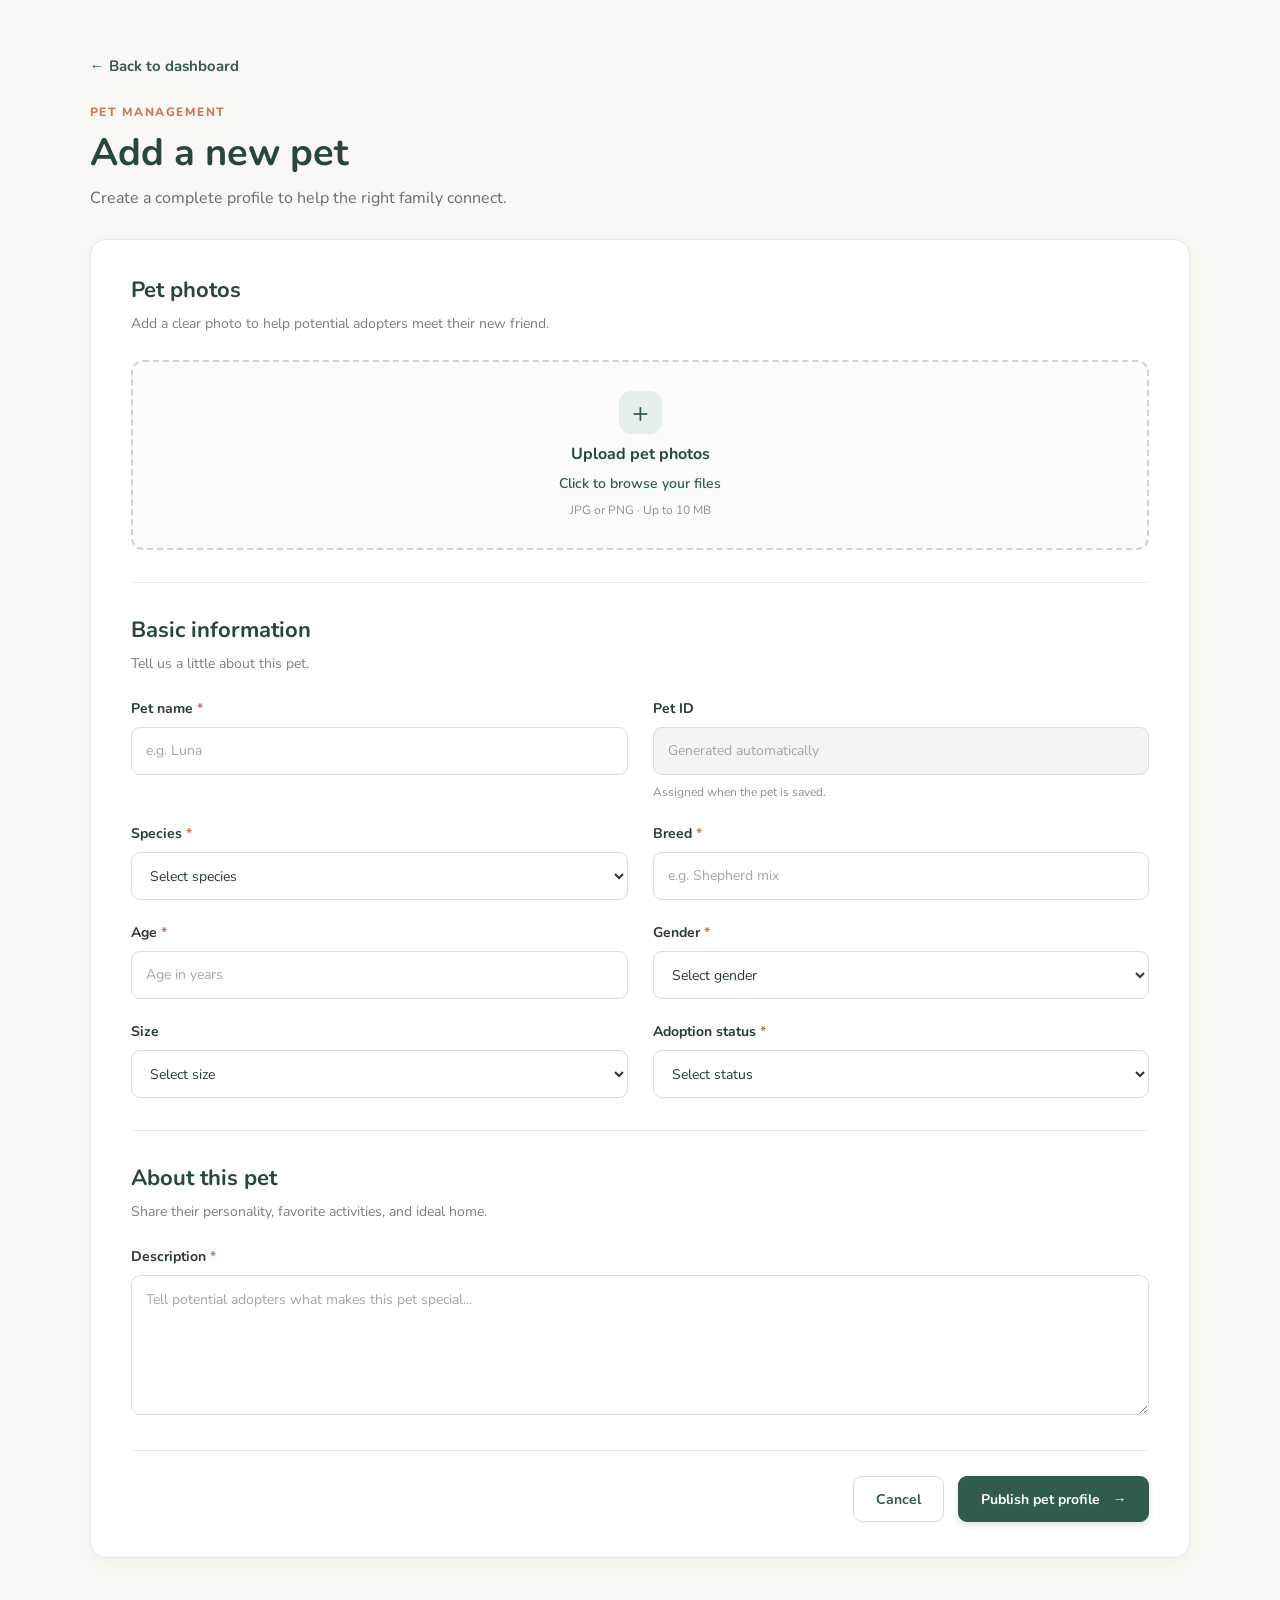
==== add-pet.html @ 0148e83a "partially finished files" ====
<!DOCTYPE html>
<html lang="en">
<head>
    <meta charset="UTF-8">
    <meta name="viewport" content="width=device-width, initial-scale=1.0">
    <title>Add Pet | PawHaven</title>
    <link rel="stylesheet" href="css/admin-pets.css">
</head>
<body class="add-pet-page">

    <main class="add-pet-main">

        <a href="admin-dashboard.html" class="back-link">
            &larr; Back to dashboard
        </a>

        <div class="add-pet-heading">
            <div>
                <p class="page-eyebrow">PET MANAGEMENT</p>
                <h1>Add a new pet</h1>
                <p class="page-description">
                    Create a complete profile to help the right family connect.
                </p>
            </div>
        </div>

        <form class="add-pet-form" action="#" method="post"
              enctype="multipart/form-data">

            <!-- Photo upload -->
            <section class="form-section">
                <h2>Pet photos</h2>
                <p class="section-description">
                    Add a clear photo to help potential adopters meet their new friend.
                </p>

                <label for="pet-photos" class="photo-upload">
                    <span class="upload-icon">+</span>
                    <span class="upload-title">Upload pet photos</span>
                    <span class="upload-description">
                        Click to browse your files
                    </span>
                    <span class="upload-hint">JPG or PNG · Up to 10 MB</span>
                </label>

                <input type="file" id="pet-photos" name="petPhotos" accept=".jpg,.jpeg,.png,image/jpeg,image/png"
                    class="file-input" multiple>
            </section>

            <hr class="form-divider">

            <section class="form-section">
                <h2>Basic information</h2>
                <p class="section-description">
                    Tell us a little about this pet.
                </p>

                <div class="pet-form-grid">

                    <label class="pet-field">
                        <span>Pet name <b>*</b></span>
                        <input
                            type="text"
                            name="petName"
                            placeholder="e.g. Luna"
                            required
                        >
                    </label>

                    <label class="pet-field">
                        <span>Pet ID</span>
                        <input
                            type="text"
                            name="petId"
                            placeholder="Generated automatically"
                            readonly
                        >
                        <small>Assigned when the pet is saved.</small>
                    </label>

                    <label class="pet-field">
                        <span>Species <b>*</b></span>
                        <select name="species" required>
                            <option value="" disabled selected>
                                Select species
                            </option>
                            <option value="dog">Dog</option>
                            <option value="cat">Cat</option>
                            <option value="rabbit">Rabbit</option>
                            <option value="bird">Bird</option>
                            <option value="other">Other</option>
                        </select>
                    </label>

                    <label class="pet-field">
                        <span>Breed <b>*</b></span>
                        <input
                            type="text"
                            name="breed"
                            placeholder="e.g. Shepherd mix"
                            required
                        >
                    </label>

                    <label class="pet-field">
                        <span>Age <b>*</b></span>
                        <input
                            type="number"
                            name="age"
                            min="0"
                            max="100"
                            placeholder="Age in years"
                            required
                        >
                    </label>

                    <label class="pet-field">
                        <span>Gender <b>*</b></span>
                        <select name="gender" required>
                            <option value="" disabled selected>
                                Select gender
                            </option>
                            <option value="male">Male</option>
                            <option value="female">Female</option>
                            <option value="unknown">Unknown</option>
                        </select>
                    </label>

                    <label class="pet-field">
                        <span>Size</span>
                        <select name="size">
                            <option value="" disabled selected>
                                Select size
                            </option>
                            <option value="small">Small</option>
                            <option value="medium">Medium</option>
                            <option value="large">Large</option>
                        </select>
                    </label>

                    <label class="pet-field">
                        <span>Adoption status <b>*</b></span>
                        <select name="status" required>
                            <option value="" disabled selected>
                                Select status
                            </option>
                            <option value="available">Available</option>
                            <option value="pending">Pending</option>
                            <option value="adopted">Adopted</option>
                        </select>
                    </label>

                </div>
            </section>

            <hr class="form-divider">

            <!-- Pet description -->
            <section class="form-section">
                <h2>About this pet</h2>
                <p class="section-description">
                    Share their personality, favorite activities, and ideal home.
                </p>

                <label class="pet-field">
                    <span>Description <b>*</b></span>
                    <textarea
                        name="description"
                        rows="5"
                        placeholder="Tell potential adopters what makes this pet special..."
                        required
                    ></textarea>
                </label>
            </section>

            <!-- Form actions -->
            <div class="pet-form-actions">
                <a href="admin-dashboard.html" class="cancel-pet-btn">
                    Cancel
                </a>

                <button type="submit" class="publish-pet-btn">
                    Publish pet profile
                    <span aria-hidden="true">&rarr;</span>
                </button>
            </div>

        </form>
    </main>

</body>
</html>
---- css/admin-pets.css ----
@import url('https://fonts.googleapis.com/css2?family=Nunito:wght@400;500;600;700;800&display=swap');

* {
    font-family: 'Nunito', sans-serif;
}
body{
    background-color: #FAF8F2;
    font-size:16px;
    margin: 80px;
}
h1{
    color: #26473a;
    font-size: 40px;
    margin-bottom: 7px;
    font-weight: normal;
    /* margin-left: 40px; */
    font-weight: 600;
}
p{
    color: #636b73;
    font-size: 18px;
    margin-bottom: 20px;
    font-weight: 400;
}

hr{
    border: 0.5px solid #e3e1e1;
    margin: 20px 0;
}

.dashboard-content{
    display: flex;
    justify-content: space-between;
    align-items: center;
    /* margin: 0px 40px; */
}

.add-pet-btn {
    background-color: #315C4B;
    display: flex;
    align-items: center;
    justify-content: center;
    gap: 7px;
    padding: 10px;
    border: none;
    border-radius: 10px;
    width: 120px;
    box-sizing: border-box;
    box-shadow: 0 4px 4px rgba(0, 0, 0, 0.25);
    cursor: pointer;
}

.add-pet-btn:hover {
    background-color: #26473a;
}

#add-pet-icon {
    width: 15px;
    height: 15px;
}

.add-pet-link {
    text-decoration: none;
    color: #ffffff;
    font-size: 16px;
    font-weight: 600;
}

.stat-card{
    background-color: #ffffff;
    border-radius: 10px;
    padding: 20px;
    width: 220px;
    height: 150px;
    box-shadow: 0 4px 4px rgba(0, 0, 0, 0.1);
}

.stat-card h2{
    font-size: 24px;
}

.stats-cards{
    display: flex;
    justify-content: space-between;
    margin-top: 20px;
}

#heart-icon, #paw-icon, #heart-icon-green, #plus-icon , #arrow-icon {
    width: 22px;
    height: 22px;
    padding: 10px;
    border-radius: 10px;
}

#check-icon {
    width: 18px;
    height: 18px;
    padding: 10px;
    border-radius: 10px;
}

#check-icon, #paw-icon, #heart-icon-green, #plus-icon {
    background-color: rgba(63, 129, 104, 0.15);
}

#heart-icon {
    background-color: rgba(216, 140, 112, 0.15);
}

.applications-container {
    display: flex;
    justify-content: space-between;
    align-items: stretch;
    gap: 25px;
    margin-top: 30px;
    background-color: transparent;
    padding: 0;
}

.left-app {
    flex: 2;
    min-width: 0;
    background-color: #FFFFFF;
    border-radius: 10px;
    padding: 25px;
    box-shadow: 0 4px 4px rgba(0, 0, 0, 0.08);
}

.right-actions {
    flex: 1;
    min-width: 0;
    background-color: #FFFFFF;
    border-radius: 10px;
    padding: 25px;
    box-shadow: 0 4px 4px rgba(0, 0, 0, 0.08);
}

.applications {
    display: flex;
    justify-content: space-between;
    align-items: center;
    gap: 15px;
}

.applications h3,
.right-actions h3 {
    margin-top: 0;
    color:#3c4043;
    font-weight: 400;
    font-size: 20px;
}

.applications a {
    color: #315C4B;
    font-weight: 700;
    text-decoration: none;
    white-space: nowrap;
}

.action-item {
    display: flex;
    align-items: center;
    gap: 10px;
    margin-bottom: 15px;
    padding: 15px 0 0 0;
    border-top: 1px solid #DDE3DD;

}

.action-item a {
    flex: 1;
    margin: 0;
    color: #000000;
    font-size: 16px;
    font-weight: 700;
    text-decoration: none;
}

.applications-list {
    margin-top: 20px;
}

/* Individual application row */
.application-item {
    display: flex;
    align-items: center;
    gap: 18px;
    padding: 20px 0;
    border-top: 1px solid #DDE3DD;
}

.applicant-avatar {
    width: 62px;
    height: 62px;
    min-width: 62px;
    border-radius: 50%;
    background-color: #E9F0E5;
    color: #173D32;
    display: flex;
    align-items: center;
    justify-content: center;
    font-size: 24px;
    font-weight: 700;
}

.application-info {
    flex: 1;
    min-width: 0;
}

.application-info h5 {
    margin: 0 0 5px;
    color: #172D27;
    font-size: 18px;
    font-weight: 700;
}

.application-info p {
    margin: 0;
    color: #78838A;
    font-size: 14px;
    font-weight: 400;
}

.application-status {
    padding: 10px 16px;
    border-radius: 30px;
    font-size: 14px;
    font-weight: 700;
    white-space: nowrap;
}

.application-status.pending {
    background-color: #FFF0D7;
    color: #9B610D;
}

.application-status.approved {
    background-color: #E6F0EA;
    color: #347B62;

}


/* ============================
   ADD PET PAGE
============================ */

.add-pet-page {
    margin: 0;
    padding: 55px 7%;
    background-color: #FAF8F2;
    min-height: 100vh;
    box-sizing: border-box;
}

.add-pet-page *,
.add-pet-page *::before,
.add-pet-page *::after {
    box-sizing: border-box;
}

.add-pet-main {
    width: 100%;
    max-width: 1200px;
    margin: 0 auto;
}

.add-pet-page .back-link {
    display: inline-block;
    color: #315C4B;
    text-decoration: none;
    font-size: 15px;
    font-weight: 700;
    margin-bottom: 28px;
    transition: color 0.2s ease;
}

.add-pet-page .back-link:hover {
    color: #26473A;
}

.add-pet-heading {
    display: flex;
    justify-content: space-between;
    align-items: center;
    margin-bottom: 28px;
}

.add-pet-page .page-eyebrow {
    color: #C8785C;
    font-size: 12px;
    font-weight: 800;
    letter-spacing: 1.5px;
    margin: 0 0 10px;
}

.add-pet-page h1 {
    color: #26473A;
    font-size: 38px;
    font-weight: 700;
    line-height: 1.2;
    margin: 0 0 10px;
}

.add-pet-page .page-description {
    color: #636B73;
    font-size: 16px;
    line-height: 1.6;
    margin: 0;
}

/* Main white form card */

.add-pet-form {
    background-color: #FFFFFF;
    border: 1px solid #E9E8E0;
    border-radius: 16px;
    padding: 35px 40px;
    box-shadow: 0 5px 20px rgba(38, 71, 58, 0.05);
}

.add-pet-page .form-section {
    margin: 0;
}

.add-pet-page .form-section h2 {
    color: #26473A;
    font-size: 22px;
    font-weight: 700;
    margin: 0 0 8px;
}

.add-pet-page .section-description {
    color: #788078;
    font-size: 14px;
    line-height: 1.6;
    margin: 0 0 24px;
}

.add-pet-page .form-divider {
    border: 0;
    border-top: 1px solid #E7E9E3;
    margin: 32px 0;
}

/* Photo upload area */

.add-pet-page .photo-upload {
    min-height: 190px;
    border: 2px dashed #C9D7CD;
    border-radius: 12px;
    background-color: #FBFCF9;
    display: flex;
    flex-direction: column;
    justify-content: center;
    align-items: center;
    gap: 9px;
    padding: 25px;
    text-align: center;
    cursor: pointer;
    transition: background-color 0.2s ease,
                border-color 0.2s ease;
}

.add-pet-page .photo-upload:hover {
    background-color: #F1F6F0;
    border-color: #315C4B;
}

.add-pet-page .upload-icon {
    width: 43px;
    height: 43px;
    display: flex;
    justify-content: center;
    align-items: center;
    border-radius: 12px;
    background-color: #E7F0E8;
    color: #315C4B;
    font-size: 28px;
    font-weight: 400;
}

.add-pet-page .upload-title {
    color: #26473A;
    font-size: 16px;
    font-weight: 700;
}

.add-pet-page .upload-description {
    color: #315C4B;
    font-size: 14px;
    font-weight: 600;
}

.add-pet-page .upload-hint {
    color: #89918B;
    font-size: 12px;
}

.add-pet-page .file-input {
    position: absolute;
    width: 1px;
    height: 1px;
    padding: 0;
    margin: -1px;
    overflow: hidden;
    clip-path: inset(50%);
    white-space: nowrap;
    border: 0;
}

.add-pet-page .file-input:focus-visible + .photo-upload {
    outline: 3px solid rgba(49, 92, 75, 0.35);
}

/* Input fields */

.add-pet-page .pet-form-grid {
    display: grid;
    grid-template-columns: repeat(2, minmax(0, 1fr));
    gap: 23px 25px;
}

.add-pet-page .pet-field {
    min-width: 0;
    display: flex;
    flex-direction: column;
    gap: 9px;
    color: #263B32;
    font-size: 14px;
    font-weight: 700;
}

.add-pet-page .pet-field > span b {
    color: #C8785C;
}

.add-pet-page .pet-field input,
.add-pet-page .pet-field select,
.add-pet-page .pet-field textarea {
    width: 100%;
    min-width: 0;
    border: 1px solid #D9DED8;
    border-radius: 9px;
    padding: 13px 14px;
    background-color: #FFFFFF;
    color: #263B32;
    font-family: inherit;
    font-size: 14px;
    font-weight: 400;
    outline: none;
    transition: border-color 0.2s ease,
                box-shadow 0.2s ease;
}

.add-pet-page .pet-field input,
.add-pet-page .pet-field select {
    height: 48px;
}

.add-pet-page .pet-field textarea {
    min-height: 135px;
    resize: vertical;
    line-height: 1.6;
}

.add-pet-page .pet-field input::placeholder,
.add-pet-page .pet-field textarea::placeholder {
    color: #A0A7A1;
}

.add-pet-page .pet-field input:focus,
.add-pet-page .pet-field select:focus,
.add-pet-page .pet-field textarea:focus {
    border-color: #315C4B;
    box-shadow: 0 0 0 3px rgba(49, 92, 75, 0.12);
}

.add-pet-page .pet-field input[readonly] {
    background-color: #F4F5F1;
    color: #89918B;
    cursor: default;
}

.add-pet-page .pet-field small {
    color: #89918B;
    font-size: 12px;
    font-weight: 400;
    line-height: 1.4;
}

/* Bottom buttons */

.add-pet-page .pet-form-actions {
    display: flex;
    justify-content: flex-end;
    align-items: center;
    gap: 14px;
    margin-top: 35px;
    padding-top: 25px;
    border-top: 1px solid #E7E9E3;
}

.add-pet-page .cancel-pet-btn,
.add-pet-page .publish-pet-btn {
    min-height: 46px;
    display: inline-flex;
    justify-content: center;
    align-items: center;
    gap: 12px;
    padding: 12px 22px;
    border-radius: 9px;
    font-family: inherit;
    font-size: 14px;
    font-weight: 700;
    text-decoration: none;
    cursor: pointer;
    transition: background-color 0.2s ease,
                box-shadow 0.2s ease;
}

.add-pet-page .cancel-pet-btn {
    border: 1px solid #D6DDD6;
    background-color: #FFFFFF;
    color: #315C4B;
}

.add-pet-page .cancel-pet-btn:hover {
    background-color: #F3F6F1;
}

.add-pet-page .publish-pet-btn {
    border: 1px solid #315C4B;
    background-color: #315C4B;
    color: #FFFFFF;
    box-shadow: 0 3px 7px rgba(0, 0, 0, 0.12);
}

.add-pet-page .publish-pet-btn:hover {
    background-color: #26473A;
    box-shadow: 0 5px 12px rgba(0, 0, 0, 0.15);
}
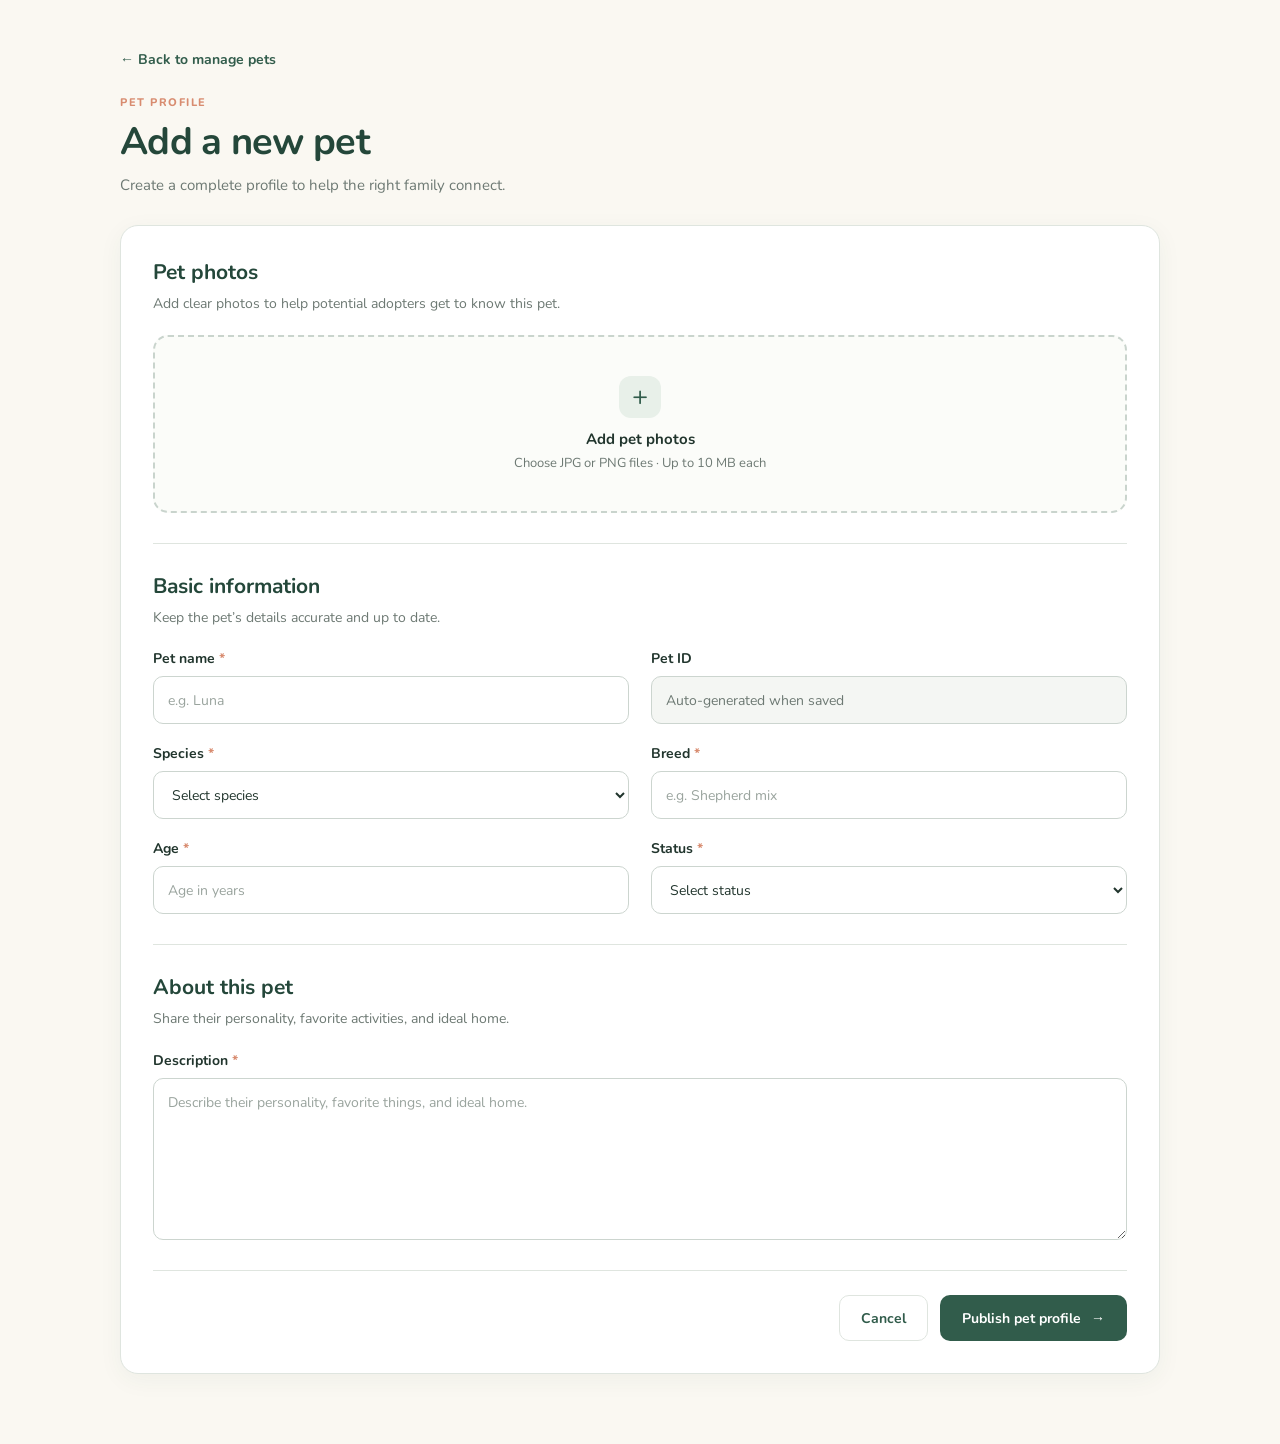
==== commit a72c549d: "finished add and edit pets" ====
--- a/add-pet.html
+++ b/add-pet.html
@@ -3,190 +3,120 @@
 <head>
     <meta charset="UTF-8">
     <meta name="viewport" content="width=device-width, initial-scale=1.0">
-    <title>Add Pet | PawHaven</title>
-    <link rel="stylesheet" href="css/admin-pets.css">
+    <title>Add a new pet | PawHaven</title>
+
+    <link rel="stylesheet" href="css/common.css">
+    <link rel="stylesheet" href="css/pet-form.css">
 </head>
-<body class="add-pet-page">
 
-    <main class="add-pet-main">
+<body>
+    <main class="pet-form-page">
+        <div class="pet-form-main">
 
-        <a href="admin-dashboard.html" class="back-link">
-            &larr; Back to dashboard
-        </a>
+            <a class="pet-form-back" href="admin-dashboard.html">
+                ← Back to manage pets
+            </a>
 
-        <div class="add-pet-heading">
-            <div>
-                <p class="page-eyebrow">PET MANAGEMENT</p>
+            <header class="pet-form-title">
+                <span class="pet-form-eyebrow">Pet profile</span>
                 <h1>Add a new pet</h1>
-                <p class="page-description">
-                    Create a complete profile to help the right family connect.
-                </p>
-            </div>
-        </div>
+                <p>Create a complete profile to help the right family connect.</p>
+            </header>
 
-        <form class="add-pet-form" action="#" method="post"
-              enctype="multipart/form-data">
+            <form class="pet-form-card" action="#" method="post"
+                  enctype="multipart/form-data">
 
-            <!-- Photo upload -->
-            <section class="form-section">
-                <h2>Pet photos</h2>
-                <p class="section-description">
-                    Add a clear photo to help potential adopters meet their new friend.
-                </p>
+                <section class="pet-form-section">
+                    <h2>Pet photos</h2>
+                    <p>Add clear photos to help potential adopters get to know this pet.</p>
 
-                <label for="pet-photos" class="photo-upload">
-                    <span class="upload-icon">+</span>
-                    <span class="upload-title">Upload pet photos</span>
-                    <span class="upload-description">
-                        Click to browse your files
-                    </span>
-                    <span class="upload-hint">JPG or PNG · Up to 10 MB</span>
-                </label>
+                    <input class="pet-file-input" type="file"
+                           id="pet-photos" name="petPhotos"
+                           accept="image/png,image/jpeg" multiple>
 
-                <input type="file" id="pet-photos" name="petPhotos" accept=".jpg,.jpeg,.png,image/jpeg,image/png"
-                    class="file-input" multiple>
-            </section>
+                    <label class="pet-photo-upload" for="pet-photos">
+                        <span class="pet-upload-symbol">+</span>
+                        <strong>Add pet photos</strong>
+                        <span>Choose JPG or PNG files · Up to 10 MB each</span>
+                    </label>
+                </section>
 
-            <hr class="form-divider">
+                <section class="pet-form-section">
+                    <h2>Basic information</h2>
+                    <p>Keep the pet’s details accurate and up to date.</p>
 
-            <section class="form-section">
-                <h2>Basic information</h2>
-                <p class="section-description">
-                    Tell us a little about this pet.
-                </p>
+                    <div class="pet-form-grid">
 
-                <div class="pet-form-grid">
+                        <label class="pet-field">
+                            <span>Pet name <b>*</b></span>
+                            <input type="text" name="petName"
+                                   placeholder="e.g. Luna" required>
+                        </label>
+
+                        <label class="pet-field">
+                            <span>Pet ID</span>
+                            <input type="text" name="petId"
+                                   value="Auto-generated when saved" readonly>
+                        </label>
+
+                        <label class="pet-field">
+                            <span>Species <b>*</b></span>
+                            <select name="species" required>
+                                <option value="" disabled selected>Select species</option>
+                                <option value="dog">Dog</option>
+                                <option value="cat">Cat</option>
+                                <option value="rabbit">Rabbit</option>
+                                <option value="other">Other</option>
+                            </select>
+                        </label>
+
+                        <label class="pet-field">
+                            <span>Breed <b>*</b></span>
+                            <input type="text" name="breed"
+                                   placeholder="e.g. Shepherd mix" required>
+                        </label>
+
+                        <label class="pet-field">
+                            <span>Age <b>*</b></span>
+                            <input type="number" name="age" min="0" max="100"
+                                   placeholder="Age in years" required>
+                        </label>
+
+                        <label class="pet-field">
+                            <span>Status <b>*</b></span>
+                            <select name="status" required>
+                                <option value="" disabled selected>Select status</option>
+                                <option value="available">Available</option>
+                                <option value="pending">Pending</option>
+                                <option value="adopted">Adopted</option>
+                            </select>
+                        </label>
+
+                    </div>
+                </section>
+
+                <section class="pet-form-section">
+                    <h2>About this pet</h2>
+                    <p>Share their personality, favorite activities, and ideal home.</p>
 
                     <label class="pet-field">
-                        <span>Pet name <b>*</b></span>
-                        <input
-                            type="text"
-                            name="petName"
-                            placeholder="e.g. Luna"
-                            required
-                        >
+                        <span>Description <b>*</b></span>
+                        <textarea name="description" rows="6" required
+                            placeholder="Describe their personality, favorite things, and ideal home."></textarea>
                     </label>
+                </section>
 
-                    <label class="pet-field">
-                        <span>Pet ID</span>
-                        <input
-                            type="text"
-                            name="petId"
-                            placeholder="Generated automatically"
-                            readonly
-                        >
-                        <small>Assigned when the pet is saved.</small>
-                    </label>
+                <div class="pet-form-actions">
+                    <a class="pet-form-button secondary"
+                       href="manage-pets.html">Cancel</a>
 
-                    <label class="pet-field">
-                        <span>Species <b>*</b></span>
-                        <select name="species" required>
-                            <option value="" disabled selected>
-                                Select species
-                            </option>
-                            <option value="dog">Dog</option>
-                            <option value="cat">Cat</option>
-                            <option value="rabbit">Rabbit</option>
-                            <option value="bird">Bird</option>
-                            <option value="other">Other</option>
-                        </select>
-                    </label>
+                    <button class="pet-form-button primary" type="submit">
+                        Publish pet profile <span aria-hidden="true">→</span>
+                    </button>
+                </div>
 
-                    <label class="pet-field">
-                        <span>Breed <b>*</b></span>
-                        <input
-                            type="text"
-                            name="breed"
-                            placeholder="e.g. Shepherd mix"
-                            required
-                        >
-                    </label>
-
-                    <label class="pet-field">
-                        <span>Age <b>*</b></span>
-                        <input
-                            type="number"
-                            name="age"
-                            min="0"
-                            max="100"
-                            placeholder="Age in years"
-                            required
-                        >
-                    </label>
-
-                    <label class="pet-field">
-                        <span>Gender <b>*</b></span>
-                        <select name="gender" required>
-                            <option value="" disabled selected>
-                                Select gender
-                            </option>
-                            <option value="male">Male</option>
-                            <option value="female">Female</option>
-                            <option value="unknown">Unknown</option>
-                        </select>
-                    </label>
-
-                    <label class="pet-field">
-                        <span>Size</span>
-                        <select name="size">
-                            <option value="" disabled selected>
-                                Select size
-                            </option>
-                            <option value="small">Small</option>
-                            <option value="medium">Medium</option>
-                            <option value="large">Large</option>
-                        </select>
-                    </label>
-
-                    <label class="pet-field">
-                        <span>Adoption status <b>*</b></span>
-                        <select name="status" required>
-                            <option value="" disabled selected>
-                                Select status
-                            </option>
-                            <option value="available">Available</option>
-                            <option value="pending">Pending</option>
-                            <option value="adopted">Adopted</option>
-                        </select>
-                    </label>
-
-                </div>
-            </section>
-
-            <hr class="form-divider">
-
-            <!-- Pet description -->
-            <section class="form-section">
-                <h2>About this pet</h2>
-                <p class="section-description">
-                    Share their personality, favorite activities, and ideal home.
-                </p>
-
-                <label class="pet-field">
-                    <span>Description <b>*</b></span>
-                    <textarea
-                        name="description"
-                        rows="5"
-                        placeholder="Tell potential adopters what makes this pet special..."
-                        required
-                    ></textarea>
-                </label>
-            </section>
-
-            <!-- Form actions -->
-            <div class="pet-form-actions">
-                <a href="admin-dashboard.html" class="cancel-pet-btn">
-                    Cancel
-                </a>
-
-                <button type="submit" class="publish-pet-btn">
-                    Publish pet profile
-                    <span aria-hidden="true">&rarr;</span>
-                </button>
-            </div>
-
-        </form>
+            </form>
+        </div>
     </main>
-
 </body>
-</html>
+</html>
--- a/css/common.css
+++ b/css/common.css
@@ -0,0 +1,69 @@
+/* 1. Google Fonts import */
+@import url('https://fonts.googleapis.com/css2?family=Nunito:wght@400;500;600;700;800&display=swap');
+
+/* 2. CSS Variables */
+:root {
+    /* Colors */
+    --color-primary: #21352D;
+    --color-secondary: #6D7973;
+    --color-forest: #315C4B;
+    --color-heading: #24473A;
+
+    --color-background: #FAF8F2;
+    --color-white: #FFFFFF;
+    --color-border: #DFE5DF;
+    --color-input-border: #CCD5CF;
+
+    --color-terracotta: #D88C70;
+    --color-error: #B95050;
+
+    /* Typography */
+    --font-primary: 'Nunito', sans-serif;
+
+    --font-regular: 400;
+    --font-medium: 500;
+    --font-semibold: 600;
+    --font-bold: 700;
+    --font-extrabold: 800;
+}
+
+/* 3. Universal Reset */
+*{
+    box-sizing: border-box;
+    margin: 0;
+    padding: 0;
+}
+
+/* 4. Body Styles */
+body {
+    font-family: var(--font-primary);
+    font-weight: var(--font-regular);
+    font-size: 16px;
+    background-color: var(--color-background);
+    color: var(--color-primary);
+}
+
+/* 5. Heading Styles */
+h1, h2, h3, h4 {
+    font-weight: var(--font-regular);
+    color: var(--color-heading);
+}
+
+/* 6. Link Styles and hover effects */
+a {
+    color: var(--color-forest);
+    text-decoration: none;
+    font-weight: var(--font-bold);
+}
+
+a:hover {
+    color: var(--color-terracotta);
+}
+
+/* 7. Button Styles */
+button {
+    font-family: inherit;
+    font-size: inherit;
+    cursor: pointer;
+    border: none;
+}
--- a/css/pet-form.css
+++ b/css/pet-form.css
@@ -0,0 +1,248 @@
+/* Shared Add Pet + Edit Pet styles.*/
+
+.pet-form-page {
+    min-height: 100vh;
+    padding: 48px 24px 70px;
+    background: var(--color-background);
+}
+
+.pet-form-main {
+    width: 100%;
+    max-width: 1040px;
+    margin: 0 auto;
+}
+
+.pet-form-back {
+    display: inline-flex;
+    align-items: center;
+    gap: 9px;
+    margin-bottom: 26px;
+    color: var(--color-forest);
+    font-size: 14px;
+    font-weight: var(--font-bold);
+}
+
+.pet-form-back:hover {
+    color: var(--color-terracotta);
+}
+
+.pet-form-title {
+    margin-bottom: 28px;
+}
+
+.pet-form-eyebrow {
+    display: block;
+    margin-bottom: 9px;
+    color: var(--color-terracotta);
+    font-size: 11px;
+    font-weight: var(--font-extrabold);
+    letter-spacing: 1.5px;
+    text-transform: uppercase;
+}
+
+.pet-form-title h1 {
+    margin-bottom: 8px;
+    color: var(--color-heading);
+    font-size: 38px;
+    line-height: 1.2;
+    font-weight: var(--font-bold);
+    letter-spacing: -0.7px;
+}
+
+.pet-form-title p {
+    color: var(--color-secondary);
+    font-size: 15px;
+    line-height: 1.6;
+}
+
+.pet-form-card {
+    padding: 32px;
+    background: var(--color-white);
+    border: 1px solid var(--color-border);
+    border-radius: 18px;
+    box-shadow: 0 6px 24px rgba(35, 70, 57, 0.05);
+}
+
+.pet-form-section + .pet-form-section {
+    margin-top: 30px;
+    padding-top: 28px;
+    border-top: 1px solid var(--color-border);
+}
+
+.pet-form-section h2 {
+    margin-bottom: 7px;
+    color: var(--color-heading);
+    font-size: 21px;
+    font-weight: var(--font-bold);
+}
+
+.pet-form-section > p {
+    margin-bottom: 20px;
+    color: var(--color-secondary);
+    font-size: 14px;
+    line-height: 1.6;
+}
+
+.pet-photo-upload {
+    display: flex;
+    flex-direction: column;
+    align-items: center;
+    justify-content: center;
+    min-height: 178px;
+    padding: 24px;
+    border: 2px dashed #C9D4CD;
+    border-radius: 15px;
+    background: #FBFCF9;
+    text-align: center;
+    cursor: pointer;
+    transition: background-color .2s ease, border-color .2s ease;
+}
+
+.pet-photo-upload:hover {
+    background: #F3F7F2;
+    border-color: var(--color-forest);
+}
+
+.pet-upload-symbol {
+    display: grid;
+    place-items: center;
+    width: 42px;
+    height: 42px;
+    margin-bottom: 11px;
+    border-radius: 12px;
+    background: #E8F0E9;
+    color: var(--color-forest);
+    font-size: 27px;
+    line-height: 1;
+}
+
+.pet-photo-upload strong {
+    margin-bottom: 5px;
+    color: var(--color-primary);
+    font-size: 15px;
+    font-weight: var(--font-bold);
+}
+
+.pet-photo-upload span:last-child {
+    color: var(--color-secondary);
+    font-size: 13px;
+}
+
+.pet-file-input {
+    position: absolute;
+    width: 1px;
+    height: 1px;
+    overflow: hidden;
+    clip: rect(0, 0, 0, 0);
+    white-space: nowrap;
+}
+
+.pet-file-input:focus-visible + .pet-photo-upload {
+    outline: 3px solid rgba(49, 92, 75, .25);
+    outline-offset: 3px;
+}
+
+.pet-form-grid {
+    display: grid;
+    grid-template-columns: repeat(2, minmax(0, 1fr));
+    gap: 20px 22px;
+}
+
+.pet-field {
+    display: flex;
+    flex-direction: column;
+    gap: 8px;
+    min-width: 0;
+    color: var(--color-primary);
+    font-size: 14px;
+    font-weight: var(--font-bold);
+}
+
+.pet-field b {
+    color: var(--color-terracotta);
+}
+
+.pet-field input,
+.pet-field select,
+.pet-field textarea {
+    width: 100%;
+    min-width: 0;
+    border: 1px solid var(--color-input-border);
+    border-radius: 10px;
+    padding: 13px 14px;
+    background: var(--color-white);
+    color: var(--color-primary);
+    font: 400 14px var(--font-primary);
+    outline: none;
+    transition: border-color .2s ease, box-shadow .2s ease;
+}
+
+.pet-field input,
+.pet-field select {
+    height: 48px;
+}
+
+.pet-field textarea {
+    min-height: 140px;
+    resize: vertical;
+    line-height: 1.6;
+}
+
+.pet-field input::placeholder,
+.pet-field textarea::placeholder {
+    color: #9AA49E;
+}
+
+.pet-field input:focus,
+.pet-field select:focus,
+.pet-field textarea:focus {
+    border-color: var(--color-forest);
+    box-shadow: 0 0 0 3px rgba(168, 195, 160, .3);
+}
+
+.pet-field input[readonly] {
+    background: #F4F6F3;
+    color: var(--color-secondary);
+}
+
+.pet-form-actions {
+    display: flex;
+    justify-content: flex-end;
+    align-items: center;
+    gap: 12px;
+    margin-top: 30px;
+    padding-top: 24px;
+    border-top: 1px solid var(--color-border);
+}
+
+.pet-form-button {
+    display: inline-flex;
+    justify-content: center;
+    align-items: center;
+    gap: 10px;
+    min-height: 46px;
+    padding: 11px 21px;
+    border: 1px solid transparent;
+    border-radius: 10px;
+    font: 700 14px var(--font-primary);
+    transition: background-color .2s ease, border-color .2s ease;
+}
+
+.pet-form-button.secondary {
+    border-color: var(--color-border);
+    background: white;
+    color: var(--color-forest);
+}
+
+.pet-form-button.secondary:hover {
+    background: #F4F7F3;
+}
+
+.pet-form-button.primary {
+    background: var(--color-forest);
+    color: white;
+}
+
+.pet-form-button.primary:hover {
+    background: var(--color-heading);
+}
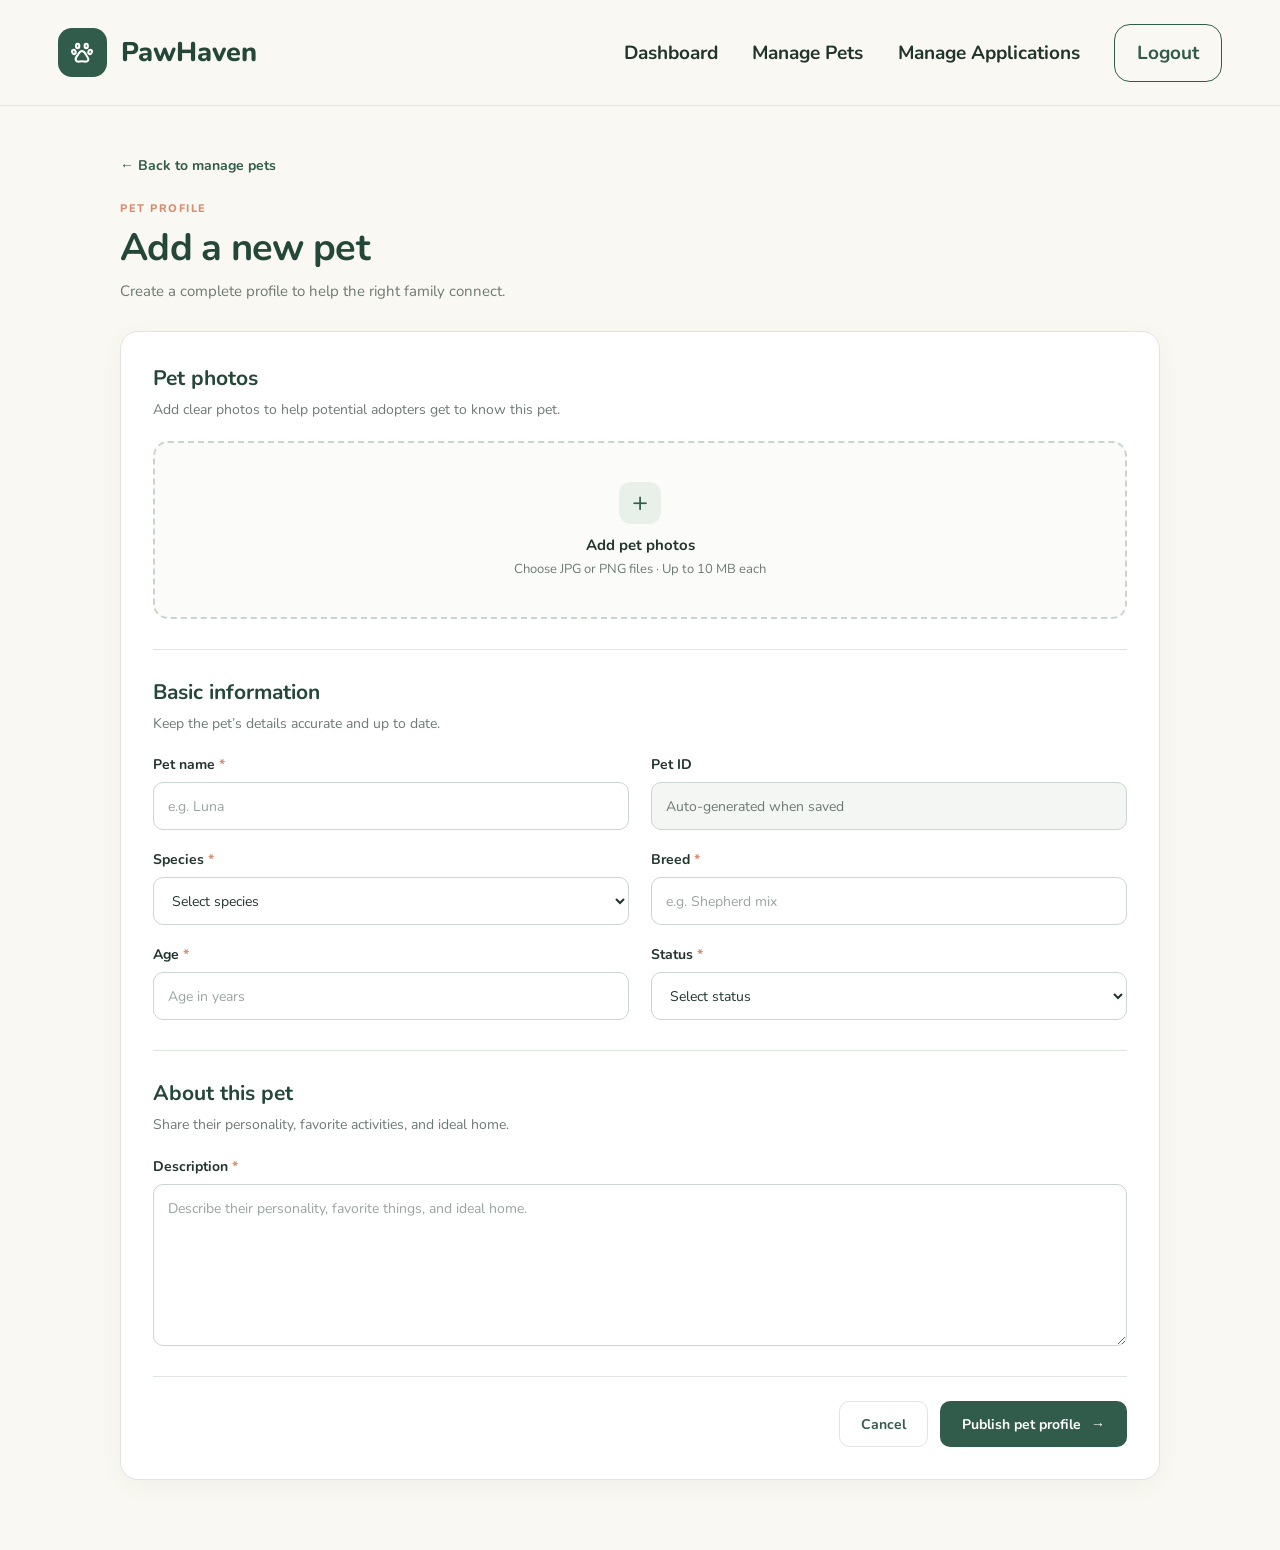
==== commit c16d627f: "finish admin pages" ====
--- a/add-pet.html
+++ b/add-pet.html
@@ -4,12 +4,30 @@
     <meta charset="UTF-8">
     <meta name="viewport" content="width=device-width, initial-scale=1.0">
     <title>Add a new pet | PawHaven</title>
+    <link rel="icon" type="image/svg+xml" href="images/icons/paw.svg">
+
 
     <link rel="stylesheet" href="css/common.css">
+    <link rel="stylesheet" href="css/guest.css">
     <link rel="stylesheet" href="css/pet-form.css">
 </head>
 
 <body>
+
+    <header class="site-header">
+        <div class="site-container site-header-inner">
+            <a class="brand" href="index.html" aria-label="PawHaven home">
+                <span class="brand-mark"><img src="images/icons/paw.svg" alt=""></span>
+                <span>PawHaven</span>
+            </a>
+            <nav class="guest-nav" aria-label="Guest navigation">
+                <a href="admin-dashboard.html">Dashboard</a>
+                <a href="admin-pets.html" aria-current="page">Manage Pets</a>
+                <a href="manage-applications.html">Manage Applications</a>
+                <a class="signup-link" href="login.html">Logout</a>
+            </nav>
+        </div>
+    </header>
     <main class="pet-form-page">
         <div class="pet-form-main">
 
--- a/css/common.css
+++ b/css/common.css
@@ -19,7 +19,6 @@
 
     /* Typography */
     --font-primary: 'Nunito', sans-serif;
-
     --font-regular: 400;
     --font-medium: 500;
     --font-semibold: 600;
@@ -28,7 +27,7 @@
 }
 
 /* 3. Universal Reset */
-*{
+* {
     box-sizing: border-box;
     margin: 0;
     padding: 0;
@@ -66,4 +65,4 @@
     font-size: inherit;
     cursor: pointer;
     border: none;
-}+}
--- a/css/guest.css
+++ b/css/guest.css
@@ -0,0 +1,423 @@
+/* ==========================================
+   index.html + pets.html + pet-details.html
+   Shared public layouts, pet cards, hero, search, details
+   ========================================== */
+
+/* 1. Shared layout and accessibility */
+:root {
+    --site-max: 1690px;
+    --content-max: 1600px;
+    --color-soft-green: #E7EEE3;
+    --color-badge-orange: #FFF0D8;
+    --shadow-card: 0 16px 42px rgba(28, 54, 44, 0.065);
+}
+
+html { scroll-behavior: smooth; }
+
+body { min-width: 320px; }
+
+img { display: block; max-width: 100%; }
+
+button, input, select { font: inherit; }
+
+:focus-visible { outline: 3px solid var(--color-terracotta); outline-offset: 4px; }
+
+.skip-link {
+    position: absolute; left: 18px; top: -80px; z-index: 100;
+    background: var(--color-forest); color: white; padding: 11px 18px;
+    border-radius: 8px;
+}
+.skip-link:focus { top: 12px; color: white; }
+
+.site-container, .content-container {
+    width: calc(100% - 10%);
+    margin: 0 auto;
+}
+.site-container { max-width: var(--site-max); }
+.content-container { max-width: var(--content-max); }
+
+.eyebrow {
+    color: var(--color-terracotta);
+    text-transform: uppercase;
+    letter-spacing: .17em;
+    font-size: 16px;
+    line-height: 1.4;
+    font-weight: 800;
+}
+
+.muted { color: var(--color-secondary); }
+
+/* 2. Guest navigation — shared across the three pages */
+.site-header {
+    width: 100%;
+    border-bottom: 1px solid #e5e8e1;
+    background: var(--color-background);
+    position: relative;
+    z-index: 20;
+}
+.site-header-inner {
+    display: flex;
+    align-items: center;
+    justify-content: space-between;
+    min-height: 105px;
+    gap: 32px;
+}
+.brand {
+    display: inline-flex;
+    align-items: center;
+    gap: 14px;
+    font-size: 27px;
+    font-weight: 800;
+    color: var(--color-heading);
+    white-space: nowrap;
+}
+.brand:hover { color: var(--color-heading); }
+.brand-mark {
+    height: 49px;
+    width: 49px;
+    background: var(--color-forest);
+    border-radius: 14px;
+    display: inline-flex;
+    align-items: center;
+    justify-content: center;
+    flex: none;
+}
+.brand-mark img { width: 26px; height: 26px; filter: brightness(0) invert(1); }
+.guest-nav { display: flex; align-items: center; gap: clamp(20px, 2.7vw, 52px); }
+.guest-nav a { color: var(--color-primary); font-size: 19px; font-weight: 700; white-space: nowrap; }
+.guest-nav a:hover, .guest-nav a[aria-current="page"]:hover { color: var(--color-terracotta); }
+.guest-nav .signup-link {
+    border: 1px solid var(--color-forest);
+    border-radius: 16px;
+    padding: 15px 22px;
+    color: var(--color-forest);
+}
+.guest-nav .signup-link:hover { background: var(--color-forest); color: white; }
+
+/* 3. Buttons and shared elements */
+.btn {
+    min-height: 58px;
+    display: inline-flex;
+    gap: 14px;
+    justify-content: center;
+    align-items: center;
+    padding: 13px 27px;
+    border-radius: 15px;
+    font-size: 19px;
+    line-height: 1.35;
+    font-weight: 800;
+    transition: background .2s ease, color .2s ease, transform .2s ease;
+}
+.btn:hover { transform: translateY(-2px); }
+.btn-primary { color: white; background: var(--color-forest); box-shadow: 0 13px 24px rgba(33, 53, 45, .12); }
+.btn-primary:hover { color: white; background: var(--color-heading); }
+.btn-outline { border: 1px solid #b5c8bd; background: transparent; color: var(--color-forest); }
+.btn-outline:hover { background: #edf3e9; color: var(--color-forest); }
+.btn-disabled { background: #e5e9e2; color: #68776e; box-shadow: none; cursor: not-allowed; }
+.btn-disabled:hover { transform: none; color: #68776e; }
+.btn-arrow { font-size: 26px; font-weight: 400; line-height: 1; }
+.text-link { display: inline-flex; align-items: center; gap: 12px; font-size: 19px; font-weight: 800; color: var(--color-forest); }
+.text-link:hover { color: var(--color-terracotta); }
+.text-link .btn-arrow { font-size: 23px; }
+
+/* 4. Homepage hero */
+.hero { overflow: hidden; padding: 86px 0 52px; }
+.hero-layout { display: grid; grid-template-columns: minmax(0, 1.07fr) minmax(0, 1fr); align-items: center; gap: clamp(40px, 6.8vw, 140px); }
+.hero-copy { padding: 23px 0 0; }
+.hero h1 {
+    font-size: clamp(58px, 5.05vw, 97px);
+    line-height: 1.01;
+    letter-spacing: -.055em;
+    margin-top: 24px;
+    max-width: 790px;
+}
+.hero-description {
+    margin-top: 38px;
+    max-width: 740px;
+    font-size: clamp(19px, 1.28vw, 25px);
+    line-height: 1.72;
+    color: var(--color-secondary);
+}
+.hero-actions { display: flex; align-items: center; gap: 15px; flex-wrap: wrap; margin-top: 41px; }
+.hero-stats {
+    display: flex;
+    align-items: center;
+    gap: 60px;
+    margin-top: 42px;
+    padding-top: 29px;
+    border-top: 1px solid var(--color-border);
+    max-width: 800px;
+}
+.hero-stat strong { display: block; color: var(--color-heading); font-size: 24px; line-height: 1.25; }
+.hero-stat span { display: block; color: var(--color-secondary); font-size: 17px; margin-top: 5px; }
+.hero-visual { position: relative; padding-top: 0; margin-top: 0; isolation: isolate; }
+.hero-visual::before {
+    content: "";
+    position: absolute;
+    top: -50px;
+    left: 19%;
+    width: 110%;
+    height: 100%;
+    background: var(--color-soft-green);
+    border-radius: 45% 0 0 0;
+    z-index: -1;
+}
+.hero-photo {
+    width: 100%;
+    height: clamp(480px, 32.5vw, 620px);
+    object-fit: cover;
+    object-position: center center;
+    border-radius: 195px 195px 30px 30px;
+    box-shadow: 0 26px 45px rgba(44, 63, 50, .09);
+}
+
+/* 5. Shared pet cards — home + browse */
+.featured-section { padding: 114px 0 100px; }
+.section-heading { display: flex; justify-content: space-between; align-items: end; gap: 26px; margin-bottom: 44px; }
+.section-heading h2 { font-size: clamp(35px, 2.6vw, 48px); letter-spacing: -.045em; margin-top: 20px; }
+.pets-grid { display: grid; grid-template-columns: repeat(3, minmax(0, 1fr)); gap: 30px; }
+.pet-card {
+    min-width: 0;
+    overflow: hidden;
+    background: var(--color-white);
+    border-radius: 25px;
+    box-shadow: var(--shadow-card);
+}
+.pet-card-visual { position: relative; height: 340px; overflow: hidden; }
+.pet-card-visual > img { width: 100%; height: 100%; object-fit: cover; transition: transform .35s ease; }
+.pet-card:hover .pet-card-visual > img { transform: scale(1.025); }
+.pet-heart { position: absolute; top: 18px; right: 18px; width: 52px; height: 52px; border-radius: 50%; background: #fff; display: grid; place-items: center; box-shadow: 0 3px 15px rgba(0,0,0,.04); }
+.pet-heart img { width: 25px; height: 25px; filter: invert(30%) sepia(19%) saturate(800%) hue-rotate(100deg); }
+.pet-card-body { padding: 30px 27px 35px; min-height: 199px; }
+.pet-card-title-row { display: flex; justify-content: space-between; align-items: center; gap: 12px; }
+.pet-card h3 { font-size: 30px; line-height: 1.2; }
+.pet-card-meta { margin-top: 13px; color: var(--color-secondary); font-size: 19px; line-height: 1.5; }
+.pet-card-id { margin-top: 7px; color: var(--color-secondary); font-size: 14px; }
+.pet-card .text-link { margin-top: 23px; }
+.pet-badge {
+    display: inline-flex;
+    justify-content: center;
+    align-items: center;
+    padding: 7px 13px;
+    border-radius: 30px;
+    background: var(--color-soft-green);
+    color: var(--color-forest);
+    font-size: 14px;
+    font-weight: 800;
+    white-space: nowrap;
+}
+.pet-badge--adopted { background: var(--color-badge-orange); color: #A46A14; }
+.pet-badge--white { background: white; color: var(--color-forest); }
+.profile-photo .pet-badge--adopted { background: var(--color-badge-orange); color: #A46A14; }
+
+/* 6. Adoption journey panel */
+.journey-section { padding: 36px 0 85px; }
+.journey-panel {
+    max-width: 1810px;
+    width: calc(100% - 6%);
+    margin: 0 auto;
+    background: var(--color-forest);
+    border-radius: 37px;
+    color: white;
+    padding: 83px clamp(40px, 3.2vw, 58px);
+    display: grid;
+    grid-template-columns: .9fr 1.4fr;
+    gap: clamp(48px, 5vw, 100px);
+}
+.journey-panel h2 { margin-top: 28px; color: white; font-size: clamp(35px, 2.5vw, 49px); letter-spacing: -.05em; }
+.journey-description { font-size: 20px; margin-top: 8px; color: #e5efe9; line-height: 1.6; }
+.journey-list { display: grid; grid-template-columns: repeat(2, minmax(0,1fr)); column-gap: 75px; row-gap: 44px; }
+.journey-item { display: flex; align-items: flex-start; gap: 24px; }
+.journey-number { color: #b9cdb8; font-weight: 800; font-size: 16px; padding-top: 2px; }
+.journey-item h3 { color: white; font-weight: 800; font-size: 22px; }
+.journey-item p { color: #e3eee6; font-size: 16px; line-height: 1.6; margin-top: 7px; }
+
+/* 7. Footer — on all public pages */
+.site-footer { background: #214638; color: #e4eee8; padding: 76px 0 85px; }
+.footer-inner { display: grid; grid-template-columns: 1.8fr .9fr .9fr; gap: 70px; }
+.site-footer .brand { color: #fff; }
+.site-footer .brand:hover { color: #fff; }
+.site-footer .brand-mark { background: white; }
+.site-footer .brand-mark img { filter: invert(21%) sepia(24%) saturate(896%) hue-rotate(103deg); }
+.footer-tagline { font-size: 19px; margin-top: 25px; line-height: 1.7; }
+.footer-column h2 { color: white; font-size: 20px; font-weight: 800; margin: 2px 0 15px; }
+.footer-column p, .footer-column a { display: block; color: #e4eee8; font-size: 18px; line-height: 1.8; font-weight: 400; margin: 0 0 6px; }
+.footer-column a:hover { color: #f2a18a; }
+.footer-column .hours { margin-top: 28px; }
+
+/* 8. Browse Pets / search filters */
+.browse-main { padding: 90px 0 105px; }
+.browse-intro h1 { font-size: clamp(50px, 4.25vw, 78px); letter-spacing: -.055em; line-height: 1.13; margin-top: 20px; }
+.browse-intro > p:last-child { font-size: 22px; color: var(--color-secondary); margin-top: 18px; }
+.search-panel {
+    margin-top: 49px;
+    background: #fff;
+    padding: 24px;
+    border-radius: 24px;
+    box-shadow: 0 16px 50px rgba(30,54,45,.08);
+}
+.search-fields { display: grid; grid-template-columns: repeat(3, minmax(0,1fr)); gap: 17px 20px; }
+.search-field { min-width: 0; display: flex; flex-direction: column; gap: 7px; }
+.search-field label { font-size: 13px; font-weight: 800; color: var(--color-forest); letter-spacing: .025em; }
+.search-field input, .search-field select {
+    width: 100%;
+    min-height: 53px;
+    padding: 10px 14px;
+    border: 1px solid var(--color-border);
+    border-radius: 11px;
+    outline: none;
+    background: var(--color-white);
+    color: var(--color-primary);
+    font-size: 17px;
+}
+.search-field input::placeholder { color: #8d9c94; }
+.search-field input:focus, .search-field select:focus { border-color: var(--color-forest); outline: 2px solid #dae9df; }
+.search-panel-actions { display: flex; justify-content: flex-end; align-items: center; gap: 20px; margin-top: 18px; }
+.search-panel .btn { min-height: 52px; }
+.clear-filters { font-size: 16px; }
+.browse-toolbar { display: flex; justify-content: space-between; gap: 25px; align-items: center; margin: 45px 0 24px; }
+.browse-toolbar p { font-size: 18px; color: var(--color-secondary); }
+.browse-toolbar strong { color: var(--color-forest); font-size: 19px; }
+.browse-main .pet-card-body { min-height: 229px; }
+
+/* 9. Pet Details — one HTML file, three static profile views via :target */
+.details-main { padding: 89px 0 115px; }
+.back-link { display: inline-flex; align-items: center; gap: 9px; font-size: 19px; font-weight: 800; }
+.back-link span { font-size: 23px; font-weight: 400; }
+.pet-profile { display: none; grid-template-columns: minmax(0, 1fr) minmax(0, 1fr); gap: 84px; align-items: start; margin-top: 34px; scroll-margin-top: 25px; }
+.pet-profile--default, .pet-profile:target { display: grid; }
+/* Hide the fallback Luna profile when an explicit profile is selected in the URL. */
+body:has(.pet-profile:target) .pet-profile--default:not(:target) { display: none; }
+.profile-photo { position: relative; border-radius: 34px; overflow: hidden; height: 850px; background: #e0e4dd; }
+.profile-photo > img { width: 100%; height: 100%; object-fit: cover; object-position: center center; }
+.profile-photo .pet-badge { position: absolute; top: 24px; left: 25px; }
+.profile-content { padding-top: 0; }
+.profile-content h1 { font-size: clamp(64px, 4.4vw, 87px); letter-spacing: -.055em; line-height: 1.13; margin-top: 27px; }
+.profile-lede { font-size: clamp(20px, 1.43vw, 27px); color: var(--color-secondary); line-height: 1.6; margin: 23px 0 37px; }
+.profile-facts { border-top: 1px solid var(--color-border); }
+.fact-row { display: grid; grid-template-columns: repeat(2, minmax(0, 1fr)); gap: 20px; border-bottom: 1px solid var(--color-border); padding: 25px 0 26px; }
+.fact dt { color: var(--color-secondary); text-transform: uppercase; font-size: 14px; font-weight: 800; letter-spacing: .09em; }
+.fact dd { font-size: 19px; line-height: 1.4; font-weight: 800; margin-top: 10px; }
+.profile-about { margin-top: 35px; }
+.profile-about h2 { font-size: 21px; }
+.profile-about p { font-size: 19px; line-height: 1.85; color: var(--color-secondary); margin-top: 5px; }
+.health-banner { display: flex; align-items: center; gap: 21px; background: #e9f0e5; border-radius: 19px; padding: 22px 27px; margin-top: 30px; }
+.health-banner img { width: 24px; height: 24px; flex: none; filter: invert(22%) sepia(16%) saturate(642%) hue-rotate(99deg); }
+.health-banner strong { display: block; font-size: 19px; }
+.health-banner span { display: block; color: var(--color-secondary); margin-top: 3px; }
+.profile-action { margin-top: 29px; }
+
+/* 10. Responsive layouts */
+@media (max-width: 1280px) {
+    .site-container, .content-container { width: calc(100% - 9%); }
+    .hero-layout { gap: 45px; }
+    .hero h1 { font-size: clamp(58px,5.8vw,78px); }
+    .hero-description { font-size: 19px; }
+    .hero-photo { height: 500px; }
+    .hero-note { left: -15px; }
+    .pet-card-visual { height: 290px; }
+    .journey-panel { grid-template-columns: 1fr 1.4fr; }
+    .journey-list { gap: 28px; }
+    .pet-profile { gap: 45px; }
+    .profile-photo { height: 720px; }
+}
+
+@media (max-width: 900px) {
+    .site-header-inner { min-height: 92px; }
+    .brand { font-size: 22px; }
+    .brand-mark { width: 43px; height: 43px; }
+    .guest-nav { gap: 18px; }
+    .guest-nav a { font-size: 16px; }
+    .guest-nav .signup-link { padding: 11px 14px; }
+    .hero { padding-top: 65px; }
+    .hero-layout { grid-template-columns: 1fr; }
+    .hero-copy { padding: 0; }
+    .hero h1 { max-width: 850px; }
+    .hero-visual { width: 100%; margin-top: 25px; }
+    .hero-photo { height: 480px; border-radius: 155px 155px 30px 30px; }
+    .hero-note { left: 18px; }
+    .featured-section { padding-top: 65px; }
+    .pets-grid { grid-template-columns: repeat(2,minmax(0,1fr)); gap: 22px; }
+    .pet-card-visual { height: 265px; }
+    .pet-card h3 { font-size: 26px; }
+    .pet-card-meta { font-size: 17px; }
+    .journey-panel { grid-template-columns: 1fr; padding: 50px 36px; }
+    .journey-list { column-gap: 30px; }
+    .footer-inner { grid-template-columns: 1.5fr 1fr; }
+    .footer-column:last-child { grid-column: 2; }
+    .search-fields { grid-template-columns: repeat(2,minmax(0,1fr)); }
+    .pet-profile { grid-template-columns: 1fr; gap: 38px; }
+    .profile-photo { height: 600px; }
+}
+
+@media (max-width: 600px) {
+    .site-container, .content-container { width: calc(100% - 36px); }
+    .site-header-inner { flex-wrap: wrap; gap: 10px; justify-content: center; padding: 16px 0; }
+    .brand { font-size: 23px; }
+    .brand-mark { width: 42px; height: 42px; border-radius: 12px; }
+    .guest-nav { width: 100%; justify-content: center; gap: clamp(10px, 3vw, 20px); flex-wrap: wrap; }
+    .guest-nav a { font-size: 14px; }
+    .guest-nav .signup-link { padding: 9px 12px; border-radius: 10px; }
+    .hero { padding: 42px 0 20px; }
+    .hero h1 { font-size: clamp(46px,10vw,63px); margin-top: 19px; }
+    .hero-description { font-size: 17px; line-height: 1.7; margin-top: 22px; }
+    .eyebrow { font-size: 12px; }
+    .hero-actions { margin-top: 30px; }
+    .btn { font-size: 15px; min-height: 49px; padding: 10px 17px; gap: 8px; border-radius: 12px; }
+    .hero-stats { gap: 30px; margin-top: 30px; }
+    .hero-stat strong { font-size: 20px; }
+    .hero-stat span { font-size: 13px; }
+    .hero-visual { margin-top: 26px; }
+    .hero-photo { height: 360px; border-radius: 110px 110px 24px 24px; }
+    .hero-visual::before { top: -20px; }
+    .hero-note { min-width: auto; padding: 12px; bottom: 12px; left: 6px; gap: 10px; border-radius: 14px; }
+    .hero-note-icon { width: 36px; height: 36px; }
+    .hero-note-icon img { width: 18px; }
+    .hero-note strong { font-size: 13px; }
+    .hero-note span { font-size: 11px; }
+    .featured-section { padding: 65px 0 70px; }
+    .section-heading { align-items: start; flex-direction: column; gap: 16px; margin-bottom: 25px; }
+    .section-heading h2 { font-size: 37px; margin-top: 12px; }
+    .text-link { font-size: 17px; }
+    .pets-grid { grid-template-columns: 1fr; gap: 24px; }
+    .pet-card-visual { height: 280px; }
+    .pet-card-body { min-height: 180px; padding: 23px; }
+    .pet-card h3 { font-size: 27px; }
+    .pet-card-meta { margin-top: 9px; }
+    .journey-section { padding: 0 0 50px; }
+    .journey-panel { width: calc(100% - 30px); border-radius: 24px; padding: 36px 25px; gap: 33px; }
+    .journey-panel h2 { font-size: 36px; margin-top: 17px; }
+    .journey-description { font-size: 16px; }
+    .journey-list { grid-template-columns: 1fr; gap: 25px; }
+    .journey-item h3 { font-size: 19px; }
+    .site-footer { padding: 55px 0; }
+    .footer-inner { display: grid; grid-template-columns: 1fr; gap: 34px; }
+    .footer-column:last-child { grid-column: auto; }
+    .footer-tagline, .footer-column p, .footer-column a { font-size: 16px; }
+    .browse-main { padding: 55px 0 75px; }
+    .browse-intro h1 { font-size: clamp(42px, 9vw, 58px); }
+    .browse-intro > p:last-child { font-size: 17px; line-height: 1.6; }
+    .search-panel { padding: 18px; margin-top: 32px; }
+    .search-fields { grid-template-columns: 1fr; gap: 13px; }
+    .search-panel-actions { margin-top: 20px; }
+    .browse-toolbar { margin-top: 32px; align-items: start; }
+    .browse-toolbar p, .browse-toolbar strong { font-size: 15px; }
+    .details-main { padding: 46px 0 75px; }
+    .back-link { font-size: 16px; }
+    .pet-profile { margin-top: 26px; gap: 33px; }
+    .profile-photo { height: 480px; border-radius: 22px; }
+    .profile-content h1 { margin-top: 20px; font-size: 58px; }
+    .profile-lede { font-size: 19px; margin-top: 15px; margin-bottom: 25px; }
+    .fact-row { padding: 18px 0; }
+    .fact dt { font-size: 12px; }
+    .fact dd { font-size: 15px; }
+    .profile-about p { font-size: 16px; }
+    .health-banner { padding: 17px; }
+    .health-banner strong { font-size: 16px; }
+    .health-banner span { font-size: 13px; }
+}
+
+@media (prefers-reduced-motion: reduce) {
+    html { scroll-behavior: auto; }
+    *, *::before, *::after { transition: none !important; }
+}
--- a/css/pet-form.css
+++ b/css/pet-form.css
@@ -246,3 +246,16 @@
 .pet-form-button.primary:hover {
     background: var(--color-heading);
 }
+
+.pet-id-note {
+    min-height: 48px;
+    display: flex;
+    align-items: center;
+    padding: 13px 14px;
+    border: 1px solid var(--color-border);
+    border-radius: 10px;
+    background: #F4F6F3;
+    color: var(--color-secondary);
+    font-size: 14px;
+    font-weight: var(--font-regular);
+}
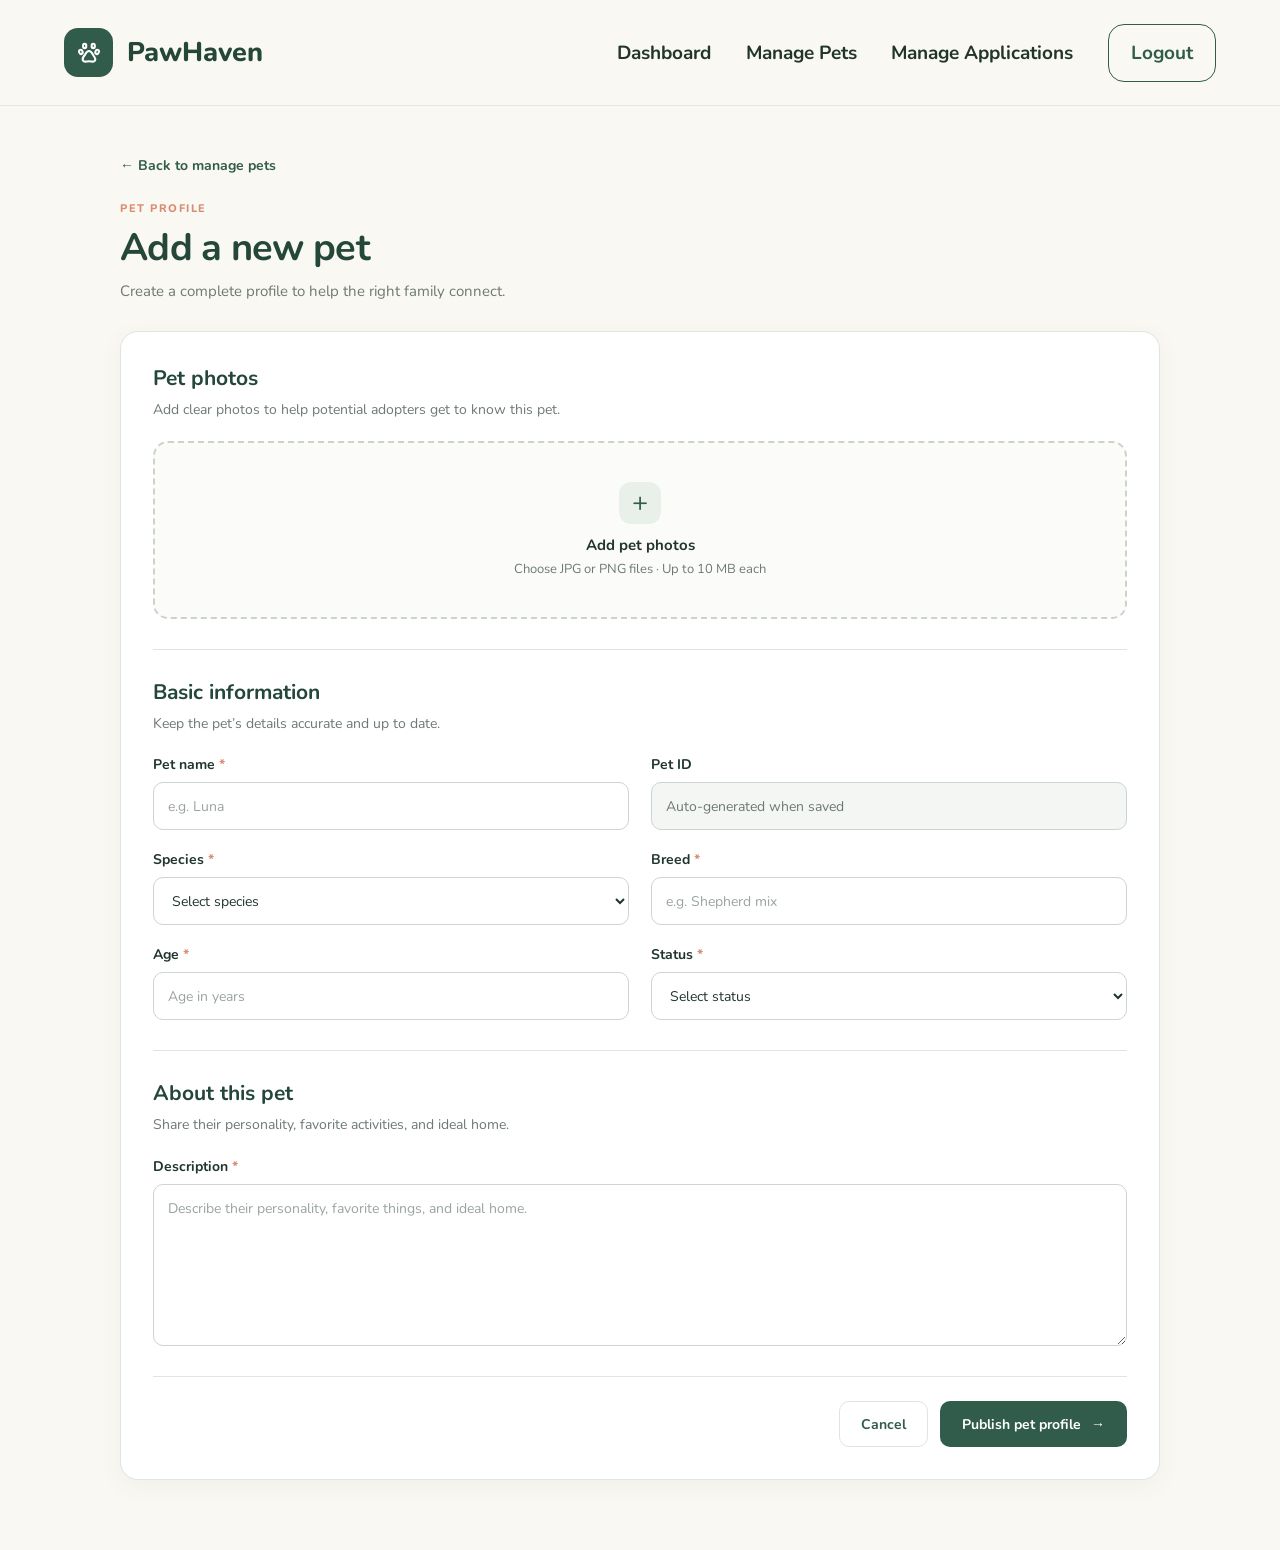
==== commit 013c60e7: "Update user application navigation" ====
--- a/add-pet.html
+++ b/add-pet.html
@@ -1,5 +1,6 @@
 <!DOCTYPE html>
 <html lang="en">
+
 <head>
     <meta charset="UTF-8">
     <meta name="viewport" content="width=device-width, initial-scale=1.0">
@@ -41,16 +42,14 @@
                 <p>Create a complete profile to help the right family connect.</p>
             </header>
 
-            <form class="pet-form-card" action="#" method="post"
-                  enctype="multipart/form-data">
+            <form class="pet-form-card" action="#" method="post" enctype="multipart/form-data">
 
                 <section class="pet-form-section">
                     <h2>Pet photos</h2>
                     <p>Add clear photos to help potential adopters get to know this pet.</p>
 
-                    <input class="pet-file-input" type="file"
-                           id="pet-photos" name="petPhotos"
-                           accept="image/png,image/jpeg" multiple>
+                    <input class="pet-file-input" type="file" id="pet-photos" name="petPhotos"
+                        accept="image/png,image/jpeg" multiple>
 
                     <label class="pet-photo-upload" for="pet-photos">
                         <span class="pet-upload-symbol">+</span>
@@ -67,14 +66,12 @@
 
                         <label class="pet-field">
                             <span>Pet name <b>*</b></span>
-                            <input type="text" name="petName"
-                                   placeholder="e.g. Luna" required>
+                            <input type="text" name="petName" placeholder="e.g. Luna" required>
                         </label>
 
                         <label class="pet-field">
                             <span>Pet ID</span>
-                            <input type="text" name="petId"
-                                   value="Auto-generated when saved" readonly>
+                            <input type="text" name="petId" value="Auto-generated when saved" readonly>
                         </label>
 
                         <label class="pet-field">
@@ -90,14 +87,12 @@
 
                         <label class="pet-field">
                             <span>Breed <b>*</b></span>
-                            <input type="text" name="breed"
-                                   placeholder="e.g. Shepherd mix" required>
+                            <input type="text" name="breed" placeholder="e.g. Shepherd mix" required>
                         </label>
 
                         <label class="pet-field">
                             <span>Age <b>*</b></span>
-                            <input type="number" name="age" min="0" max="100"
-                                   placeholder="Age in years" required>
+                            <input type="number" name="age" min="0" max="100" placeholder="Age in years" required>
                         </label>
 
                         <label class="pet-field">
@@ -125,8 +120,7 @@
                 </section>
 
                 <div class="pet-form-actions">
-                    <a class="pet-form-button secondary"
-                       href="manage-pets.html">Cancel</a>
+                    <a class="pet-form-button secondary" href="manage-pets.html">Cancel</a>
 
                     <button class="pet-form-button primary" type="submit">
                         Publish pet profile <span aria-hidden="true">→</span>
@@ -137,4 +131,5 @@
         </div>
     </main>
 </body>
+
 </html>
--- a/css/common.css
+++ b/css/common.css
@@ -24,6 +24,8 @@
     --font-semibold: 600;
     --font-bold: 700;
     --font-extrabold: 800;
+
+    --site-max: 1690px;
 }
 
 /* 3. Universal Reset */
@@ -43,7 +45,10 @@
 }
 
 /* 5. Heading Styles */
-h1, h2, h3, h4 {
+h1,
+h2,
+h3,
+h4 {
     font-weight: var(--font-regular);
     color: var(--color-heading);
 }
@@ -65,4 +70,92 @@
     font-size: inherit;
     cursor: pointer;
     border: none;
+
 }
+
+/* 8. Shared Navigation Bar */
+.site-header {
+    width: 100%;
+    border-bottom: 1px solid #e5e8e1;
+    background: var(--color-background);
+    position: relative;
+    z-index: 20;
+}
+
+.site-header-inner {
+    display: flex;
+    align-items: center;
+    justify-content: space-between;
+    min-height: 105px;
+    gap: 32px;
+}
+
+.brand {
+    display: inline-flex;
+    align-items: center;
+    gap: 14px;
+    font-size: 27px;
+    line-height: 1;
+    font-weight: 800;
+    color: var(--color-heading);
+    white-space: nowrap;
+}
+
+.brand:hover {
+    color: var(--color-heading);
+}
+
+.brand-mark {
+    height: 49px;
+    width: 49px;
+    background: var(--color-forest);
+    border-radius: 14px;
+    display: inline-flex;
+    align-items: center;
+    justify-content: center;
+    flex: none;
+}
+
+.brand-mark img {
+    width: 26px;
+    height: 26px;
+    filter: brightness(0) invert(1);
+}
+
+.guest-nav {
+    display: flex;
+    align-items: center;
+    gap: clamp(20px, 2.7vw, 52px);
+}
+
+.guest-nav a {
+    color: var(--color-primary);
+    font-size: 19px;
+    font-weight: 700;
+    white-space: nowrap;
+}
+
+.guest-nav a:hover,
+.guest-nav a[aria-current="page"]:hover {
+    color: var(--color-terracotta);
+}
+
+.guest-nav .signup-link {
+    border: 1px solid var(--color-forest);
+    border-radius: 16px;
+    padding: 15px 22px;
+    color: var(--color-forest);
+}
+
+.guest-nav .signup-link:hover {
+    background: var(--color-forest);
+    color: white;
+}
+
+
+/* Shared page container */
+.site-container {
+    width: calc(100% - 10%);
+    max-width: var(--site-max);
+    margin: 0 auto;
+}
--- a/css/guest.css
+++ b/css/guest.css
@@ -5,36 +5,57 @@
 
 /* 1. Shared layout and accessibility */
 :root {
-    --site-max: 1690px;
     --content-max: 1600px;
     --color-soft-green: #E7EEE3;
     --color-badge-orange: #FFF0D8;
     --shadow-card: 0 16px 42px rgba(28, 54, 44, 0.065);
 }
 
-html { scroll-behavior: smooth; }
-
-body { min-width: 320px; }
-
-img { display: block; max-width: 100%; }
-
-button, input, select { font: inherit; }
-
-:focus-visible { outline: 3px solid var(--color-terracotta); outline-offset: 4px; }
+html {
+    scroll-behavior: smooth;
+}
+
+body {
+    min-width: 320px;
+}
+
+img {
+    display: block;
+    max-width: 100%;
+}
+
+button,
+input,
+select {
+    font: inherit;
+}
+
+:focus-visible {
+    outline: 3px solid var(--color-terracotta);
+    outline-offset: 4px;
+}
 
 .skip-link {
-    position: absolute; left: 18px; top: -80px; z-index: 100;
-    background: var(--color-forest); color: white; padding: 11px 18px;
+    position: absolute;
+    left: 18px;
+    top: -80px;
+    z-index: 100;
+    background: var(--color-forest);
+    color: white;
+    padding: 11px 18px;
     border-radius: 8px;
 }
-.skip-link:focus { top: 12px; color: white; }
-
-.site-container, .content-container {
+
+.skip-link:focus {
+    top: 12px;
+    color: white;
+}
+
+.content-container {
     width: calc(100% - 10%);
+    max-width: var(--content-max);
     margin: 0 auto;
 }
-.site-container { max-width: var(--site-max); }
-.content-container { max-width: var(--content-max); }
 
 .eyebrow {
     color: var(--color-terracotta);
@@ -45,56 +66,11 @@
     font-weight: 800;
 }
 
-.muted { color: var(--color-secondary); }
-
-/* 2. Guest navigation — shared across the three pages */
-.site-header {
-    width: 100%;
-    border-bottom: 1px solid #e5e8e1;
-    background: var(--color-background);
-    position: relative;
-    z-index: 20;
-}
-.site-header-inner {
-    display: flex;
-    align-items: center;
-    justify-content: space-between;
-    min-height: 105px;
-    gap: 32px;
-}
-.brand {
-    display: inline-flex;
-    align-items: center;
-    gap: 14px;
-    font-size: 27px;
-    font-weight: 800;
-    color: var(--color-heading);
-    white-space: nowrap;
-}
-.brand:hover { color: var(--color-heading); }
-.brand-mark {
-    height: 49px;
-    width: 49px;
-    background: var(--color-forest);
-    border-radius: 14px;
-    display: inline-flex;
-    align-items: center;
-    justify-content: center;
-    flex: none;
-}
-.brand-mark img { width: 26px; height: 26px; filter: brightness(0) invert(1); }
-.guest-nav { display: flex; align-items: center; gap: clamp(20px, 2.7vw, 52px); }
-.guest-nav a { color: var(--color-primary); font-size: 19px; font-weight: 700; white-space: nowrap; }
-.guest-nav a:hover, .guest-nav a[aria-current="page"]:hover { color: var(--color-terracotta); }
-.guest-nav .signup-link {
-    border: 1px solid var(--color-forest);
-    border-radius: 16px;
-    padding: 15px 22px;
-    color: var(--color-forest);
-}
-.guest-nav .signup-link:hover { background: var(--color-forest); color: white; }
-
-/* 3. Buttons and shared elements */
+.muted {
+    color: var(--color-secondary);
+}
+
+/* 2. Buttons and shared elements */
 .btn {
     min-height: 58px;
     display: inline-flex;
@@ -108,22 +84,85 @@
     font-weight: 800;
     transition: background .2s ease, color .2s ease, transform .2s ease;
 }
-.btn:hover { transform: translateY(-2px); }
-.btn-primary { color: white; background: var(--color-forest); box-shadow: 0 13px 24px rgba(33, 53, 45, .12); }
-.btn-primary:hover { color: white; background: var(--color-heading); }
-.btn-outline { border: 1px solid #b5c8bd; background: transparent; color: var(--color-forest); }
-.btn-outline:hover { background: #edf3e9; color: var(--color-forest); }
-.btn-disabled { background: #e5e9e2; color: #68776e; box-shadow: none; cursor: not-allowed; }
-.btn-disabled:hover { transform: none; color: #68776e; }
-.btn-arrow { font-size: 26px; font-weight: 400; line-height: 1; }
-.text-link { display: inline-flex; align-items: center; gap: 12px; font-size: 19px; font-weight: 800; color: var(--color-forest); }
-.text-link:hover { color: var(--color-terracotta); }
-.text-link .btn-arrow { font-size: 23px; }
-
-/* 4. Homepage hero */
-.hero { overflow: hidden; padding: 86px 0 52px; }
-.hero-layout { display: grid; grid-template-columns: minmax(0, 1.07fr) minmax(0, 1fr); align-items: center; gap: clamp(40px, 6.8vw, 140px); }
-.hero-copy { padding: 23px 0 0; }
+
+.btn:hover {
+    transform: translateY(-2px);
+}
+
+.btn-primary {
+    color: white;
+    background: var(--color-forest);
+    box-shadow: 0 13px 24px rgba(33, 53, 45, .12);
+}
+
+.btn-primary:hover {
+    color: white;
+    background: var(--color-heading);
+}
+
+.btn-outline {
+    border: 1px solid #b5c8bd;
+    background: transparent;
+    color: var(--color-forest);
+}
+
+.btn-outline:hover {
+    background: #edf3e9;
+    color: var(--color-forest);
+}
+
+.btn-disabled {
+    background: #e5e9e2;
+    color: #68776e;
+    box-shadow: none;
+    cursor: not-allowed;
+}
+
+.btn-disabled:hover {
+    transform: none;
+    color: #68776e;
+}
+
+.btn-arrow {
+    font-size: 26px;
+    font-weight: 400;
+    line-height: 1;
+}
+
+.text-link {
+    display: inline-flex;
+    align-items: center;
+    gap: 12px;
+    font-size: 19px;
+    font-weight: 800;
+    color: var(--color-forest);
+}
+
+.text-link:hover {
+    color: var(--color-terracotta);
+}
+
+.text-link .btn-arrow {
+    font-size: 23px;
+}
+
+/* 3. Homepage hero */
+.hero {
+    overflow: hidden;
+    padding: 86px 0 52px;
+}
+
+.hero-layout {
+    display: grid;
+    grid-template-columns: minmax(0, 1.07fr) minmax(0, 1fr);
+    align-items: center;
+    gap: clamp(40px, 6.8vw, 140px);
+}
+
+.hero-copy {
+    padding: 23px 0 0;
+}
+
 .hero h1 {
     font-size: clamp(58px, 5.05vw, 97px);
     line-height: 1.01;
@@ -131,6 +170,7 @@
     margin-top: 24px;
     max-width: 790px;
 }
+
 .hero-description {
     margin-top: 38px;
     max-width: 740px;
@@ -138,7 +178,15 @@
     line-height: 1.72;
     color: var(--color-secondary);
 }
-.hero-actions { display: flex; align-items: center; gap: 15px; flex-wrap: wrap; margin-top: 41px; }
+
+.hero-actions {
+    display: flex;
+    align-items: center;
+    gap: 15px;
+    flex-wrap: wrap;
+    margin-top: 41px;
+}
+
 .hero-stats {
     display: flex;
     align-items: center;
@@ -148,9 +196,28 @@
     border-top: 1px solid var(--color-border);
     max-width: 800px;
 }
-.hero-stat strong { display: block; color: var(--color-heading); font-size: 24px; line-height: 1.25; }
-.hero-stat span { display: block; color: var(--color-secondary); font-size: 17px; margin-top: 5px; }
-.hero-visual { position: relative; padding-top: 0; margin-top: 0; isolation: isolate; }
+
+.hero-stat strong {
+    display: block;
+    color: var(--color-heading);
+    font-size: 24px;
+    line-height: 1.25;
+}
+
+.hero-stat span {
+    display: block;
+    color: var(--color-secondary);
+    font-size: 17px;
+    margin-top: 5px;
+}
+
+.hero-visual {
+    position: relative;
+    padding-top: 0;
+    margin-top: 0;
+    isolation: isolate;
+}
+
 .hero-visual::before {
     content: "";
     position: absolute;
@@ -162,6 +229,7 @@
     border-radius: 45% 0 0 0;
     z-index: -1;
 }
+
 .hero-photo {
     width: 100%;
     height: clamp(480px, 32.5vw, 620px);
@@ -171,11 +239,31 @@
     box-shadow: 0 26px 45px rgba(44, 63, 50, .09);
 }
 
-/* 5. Shared pet cards — home + browse */
-.featured-section { padding: 114px 0 100px; }
-.section-heading { display: flex; justify-content: space-between; align-items: end; gap: 26px; margin-bottom: 44px; }
-.section-heading h2 { font-size: clamp(35px, 2.6vw, 48px); letter-spacing: -.045em; margin-top: 20px; }
-.pets-grid { display: grid; grid-template-columns: repeat(3, minmax(0, 1fr)); gap: 30px; }
+/* 4. Shared pet cards — home + browse */
+.featured-section {
+    padding: 114px 0 100px;
+}
+
+.section-heading {
+    display: flex;
+    justify-content: space-between;
+    align-items: end;
+    gap: 26px;
+    margin-bottom: 44px;
+}
+
+.section-heading h2 {
+    font-size: clamp(35px, 2.6vw, 48px);
+    letter-spacing: -.045em;
+    margin-top: 20px;
+}
+
+.pets-grid {
+    display: grid;
+    grid-template-columns: repeat(3, minmax(0, 1fr));
+    gap: 30px;
+}
+
 .pet-card {
     min-width: 0;
     overflow: hidden;
@@ -183,17 +271,77 @@
     border-radius: 25px;
     box-shadow: var(--shadow-card);
 }
-.pet-card-visual { position: relative; height: 340px; overflow: hidden; }
-.pet-card-visual > img { width: 100%; height: 100%; object-fit: cover; transition: transform .35s ease; }
-.pet-card:hover .pet-card-visual > img { transform: scale(1.025); }
-.pet-heart { position: absolute; top: 18px; right: 18px; width: 52px; height: 52px; border-radius: 50%; background: #fff; display: grid; place-items: center; box-shadow: 0 3px 15px rgba(0,0,0,.04); }
-.pet-heart img { width: 25px; height: 25px; filter: invert(30%) sepia(19%) saturate(800%) hue-rotate(100deg); }
-.pet-card-body { padding: 30px 27px 35px; min-height: 199px; }
-.pet-card-title-row { display: flex; justify-content: space-between; align-items: center; gap: 12px; }
-.pet-card h3 { font-size: 30px; line-height: 1.2; }
-.pet-card-meta { margin-top: 13px; color: var(--color-secondary); font-size: 19px; line-height: 1.5; }
-.pet-card-id { margin-top: 7px; color: var(--color-secondary); font-size: 14px; }
-.pet-card .text-link { margin-top: 23px; }
+
+.pet-card-visual {
+    position: relative;
+    height: 340px;
+    overflow: hidden;
+}
+
+.pet-card-visual>img {
+    width: 100%;
+    height: 100%;
+    object-fit: cover;
+    transition: transform .35s ease;
+}
+
+.pet-card:hover .pet-card-visual>img {
+    transform: scale(1.025);
+}
+
+.pet-heart {
+    position: absolute;
+    top: 18px;
+    right: 18px;
+    width: 52px;
+    height: 52px;
+    border-radius: 50%;
+    background: #fff;
+    display: grid;
+    place-items: center;
+    box-shadow: 0 3px 15px rgba(0, 0, 0, .04);
+}
+
+.pet-heart img {
+    width: 25px;
+    height: 25px;
+    filter: invert(30%) sepia(19%) saturate(800%) hue-rotate(100deg);
+}
+
+.pet-card-body {
+    padding: 30px 27px 35px;
+    min-height: 199px;
+}
+
+.pet-card-title-row {
+    display: flex;
+    justify-content: space-between;
+    align-items: center;
+    gap: 12px;
+}
+
+.pet-card h3 {
+    font-size: 30px;
+    line-height: 1.2;
+}
+
+.pet-card-meta {
+    margin-top: 13px;
+    color: var(--color-secondary);
+    font-size: 19px;
+    line-height: 1.5;
+}
+
+.pet-card-id {
+    margin-top: 7px;
+    color: var(--color-secondary);
+    font-size: 14px;
+}
+
+.pet-card .text-link {
+    margin-top: 23px;
+}
+
 .pet-badge {
     display: inline-flex;
     justify-content: center;
@@ -206,12 +354,27 @@
     font-weight: 800;
     white-space: nowrap;
 }
-.pet-badge--adopted { background: var(--color-badge-orange); color: #A46A14; }
-.pet-badge--white { background: white; color: var(--color-forest); }
-.profile-photo .pet-badge--adopted { background: var(--color-badge-orange); color: #A46A14; }
-
-/* 6. Adoption journey panel */
-.journey-section { padding: 36px 0 85px; }
+
+.pet-badge--adopted {
+    background: var(--color-badge-orange);
+    color: #A46A14;
+}
+
+.pet-badge--white {
+    background: white;
+    color: var(--color-forest);
+}
+
+.profile-photo .pet-badge--adopted {
+    background: var(--color-badge-orange);
+    color: #A46A14;
+}
+
+/* 5. Adoption journey panel */
+.journey-section {
+    padding: 36px 0 85px;
+}
+
 .journey-panel {
     max-width: 1810px;
     width: calc(100% - 6%);
@@ -224,42 +387,162 @@
     grid-template-columns: .9fr 1.4fr;
     gap: clamp(48px, 5vw, 100px);
 }
-.journey-panel h2 { margin-top: 28px; color: white; font-size: clamp(35px, 2.5vw, 49px); letter-spacing: -.05em; }
-.journey-description { font-size: 20px; margin-top: 8px; color: #e5efe9; line-height: 1.6; }
-.journey-list { display: grid; grid-template-columns: repeat(2, minmax(0,1fr)); column-gap: 75px; row-gap: 44px; }
-.journey-item { display: flex; align-items: flex-start; gap: 24px; }
-.journey-number { color: #b9cdb8; font-weight: 800; font-size: 16px; padding-top: 2px; }
-.journey-item h3 { color: white; font-weight: 800; font-size: 22px; }
-.journey-item p { color: #e3eee6; font-size: 16px; line-height: 1.6; margin-top: 7px; }
-
-/* 7. Footer — on all public pages */
-.site-footer { background: #214638; color: #e4eee8; padding: 76px 0 85px; }
-.footer-inner { display: grid; grid-template-columns: 1.8fr .9fr .9fr; gap: 70px; }
-.site-footer .brand { color: #fff; }
-.site-footer .brand:hover { color: #fff; }
-.site-footer .brand-mark { background: white; }
-.site-footer .brand-mark img { filter: invert(21%) sepia(24%) saturate(896%) hue-rotate(103deg); }
-.footer-tagline { font-size: 19px; margin-top: 25px; line-height: 1.7; }
-.footer-column h2 { color: white; font-size: 20px; font-weight: 800; margin: 2px 0 15px; }
-.footer-column p, .footer-column a { display: block; color: #e4eee8; font-size: 18px; line-height: 1.8; font-weight: 400; margin: 0 0 6px; }
-.footer-column a:hover { color: #f2a18a; }
-.footer-column .hours { margin-top: 28px; }
-
-/* 8. Browse Pets / search filters */
-.browse-main { padding: 90px 0 105px; }
-.browse-intro h1 { font-size: clamp(50px, 4.25vw, 78px); letter-spacing: -.055em; line-height: 1.13; margin-top: 20px; }
-.browse-intro > p:last-child { font-size: 22px; color: var(--color-secondary); margin-top: 18px; }
+
+.journey-panel h2 {
+    margin-top: 28px;
+    color: white;
+    font-size: clamp(35px, 2.5vw, 49px);
+    letter-spacing: -.05em;
+}
+
+.journey-description {
+    font-size: 20px;
+    margin-top: 8px;
+    color: #e5efe9;
+    line-height: 1.6;
+}
+
+.journey-list {
+    display: grid;
+    grid-template-columns: repeat(2, minmax(0, 1fr));
+    column-gap: 75px;
+    row-gap: 44px;
+}
+
+.journey-item {
+    display: flex;
+    align-items: flex-start;
+    gap: 24px;
+}
+
+.journey-number {
+    color: #b9cdb8;
+    font-weight: 800;
+    font-size: 16px;
+    padding-top: 2px;
+}
+
+.journey-item h3 {
+    color: white;
+    font-weight: 800;
+    font-size: 22px;
+}
+
+.journey-item p {
+    color: #e3eee6;
+    font-size: 16px;
+    line-height: 1.6;
+    margin-top: 7px;
+}
+
+/* 6. Footer — on all public pages */
+.site-footer {
+    background: #214638;
+    color: #e4eee8;
+    padding: 76px 0 85px;
+}
+
+.footer-inner {
+    display: grid;
+    grid-template-columns: 1.8fr .9fr .9fr;
+    gap: 70px;
+}
+
+.site-footer .brand {
+    color: #fff;
+}
+
+.site-footer .brand:hover {
+    color: #fff;
+}
+
+.site-footer .brand-mark {
+    background: white;
+}
+
+.site-footer .brand-mark img {
+    filter: invert(21%) sepia(24%) saturate(896%) hue-rotate(103deg);
+}
+
+.footer-tagline {
+    font-size: 19px;
+    margin-top: 25px;
+    line-height: 1.7;
+}
+
+.footer-column h2 {
+    color: white;
+    font-size: 20px;
+    font-weight: 800;
+    margin: 2px 0 15px;
+}
+
+.footer-column p,
+.footer-column a {
+    display: block;
+    color: #e4eee8;
+    font-size: 18px;
+    line-height: 1.8;
+    font-weight: 400;
+    margin: 0 0 6px;
+}
+
+.footer-column a:hover {
+    color: #f2a18a;
+}
+
+.footer-column .hours {
+    margin-top: 28px;
+}
+
+/* 7. Browse Pets / search filters */
+.browse-main {
+    padding: 90px 0 105px;
+}
+
+.browse-intro h1 {
+    font-size: clamp(50px, 4.25vw, 78px);
+    letter-spacing: -.055em;
+    line-height: 1.13;
+    margin-top: 20px;
+}
+
+.browse-intro>p:last-child {
+    font-size: 22px;
+    color: var(--color-secondary);
+    margin-top: 18px;
+}
+
 .search-panel {
     margin-top: 49px;
     background: #fff;
     padding: 24px;
     border-radius: 24px;
-    box-shadow: 0 16px 50px rgba(30,54,45,.08);
-}
-.search-fields { display: grid; grid-template-columns: repeat(3, minmax(0,1fr)); gap: 17px 20px; }
-.search-field { min-width: 0; display: flex; flex-direction: column; gap: 7px; }
-.search-field label { font-size: 13px; font-weight: 800; color: var(--color-forest); letter-spacing: .025em; }
-.search-field input, .search-field select {
+    box-shadow: 0 16px 50px rgba(30, 54, 45, .08);
+}
+
+.search-fields {
+    display: grid;
+    grid-template-columns: repeat(3, minmax(0, 1fr));
+    gap: 17px 20px;
+}
+
+.search-field {
+    min-width: 0;
+    display: flex;
+    flex-direction: column;
+    gap: 7px;
+}
+
+.search-field label {
+    font-size: 13px;
+    font-weight: 800;
+    color: var(--color-forest);
+    letter-spacing: .025em;
+}
+
+.search-field input,
+.search-field select {
     width: 100%;
     min-height: 53px;
     padding: 10px 14px;
@@ -270,154 +553,201 @@
     color: var(--color-primary);
     font-size: 17px;
 }
-.search-field input::placeholder { color: #8d9c94; }
-.search-field input:focus, .search-field select:focus { border-color: var(--color-forest); outline: 2px solid #dae9df; }
-.search-panel-actions { display: flex; justify-content: flex-end; align-items: center; gap: 20px; margin-top: 18px; }
-.search-panel .btn { min-height: 52px; }
-.clear-filters { font-size: 16px; }
-.browse-toolbar { display: flex; justify-content: space-between; gap: 25px; align-items: center; margin: 45px 0 24px; }
-.browse-toolbar p { font-size: 18px; color: var(--color-secondary); }
-.browse-toolbar strong { color: var(--color-forest); font-size: 19px; }
-.browse-main .pet-card-body { min-height: 229px; }
-
-/* 9. Pet Details — one HTML file, three static profile views via :target */
-.details-main { padding: 89px 0 115px; }
-.back-link { display: inline-flex; align-items: center; gap: 9px; font-size: 19px; font-weight: 800; }
-.back-link span { font-size: 23px; font-weight: 400; }
-.pet-profile { display: none; grid-template-columns: minmax(0, 1fr) minmax(0, 1fr); gap: 84px; align-items: start; margin-top: 34px; scroll-margin-top: 25px; }
-.pet-profile--default, .pet-profile:target { display: grid; }
+
+.search-field input::placeholder {
+    color: #8d9c94;
+}
+
+.search-field input:focus,
+.search-field select:focus {
+    border-color: var(--color-forest);
+    outline: 2px solid #dae9df;
+}
+
+.search-panel-actions {
+    display: flex;
+    justify-content: flex-end;
+    align-items: center;
+    gap: 20px;
+    margin-top: 18px;
+}
+
+.search-panel .btn {
+    min-height: 52px;
+}
+
+.clear-filters {
+    font-size: 16px;
+}
+
+.browse-toolbar {
+    display: flex;
+    justify-content: space-between;
+    gap: 25px;
+    align-items: center;
+    margin: 45px 0 24px;
+}
+
+.browse-toolbar p {
+    font-size: 18px;
+    color: var(--color-secondary);
+}
+
+.browse-toolbar strong {
+    color: var(--color-forest);
+    font-size: 19px;
+}
+
+.browse-main .pet-card-body {
+    min-height: 229px;
+}
+
+/* 8. Pet Details — one HTML file, three static profile views via :target */
+.details-main {
+    padding: 89px 0 115px;
+}
+
+.back-link {
+    display: inline-flex;
+    align-items: center;
+    gap: 9px;
+    font-size: 19px;
+    font-weight: 800;
+}
+
+.back-link span {
+    font-size: 23px;
+    font-weight: 400;
+}
+
+.pet-profile {
+    display: none;
+    grid-template-columns: minmax(0, 1fr) minmax(0, 1fr);
+    gap: 84px;
+    align-items: start;
+    margin-top: 34px;
+    scroll-margin-top: 25px;
+}
+
+.pet-profile--default,
+.pet-profile:target {
+    display: grid;
+}
+
 /* Hide the fallback Luna profile when an explicit profile is selected in the URL. */
-body:has(.pet-profile:target) .pet-profile--default:not(:target) { display: none; }
-.profile-photo { position: relative; border-radius: 34px; overflow: hidden; height: 850px; background: #e0e4dd; }
-.profile-photo > img { width: 100%; height: 100%; object-fit: cover; object-position: center center; }
-.profile-photo .pet-badge { position: absolute; top: 24px; left: 25px; }
-.profile-content { padding-top: 0; }
-.profile-content h1 { font-size: clamp(64px, 4.4vw, 87px); letter-spacing: -.055em; line-height: 1.13; margin-top: 27px; }
-.profile-lede { font-size: clamp(20px, 1.43vw, 27px); color: var(--color-secondary); line-height: 1.6; margin: 23px 0 37px; }
-.profile-facts { border-top: 1px solid var(--color-border); }
-.fact-row { display: grid; grid-template-columns: repeat(2, minmax(0, 1fr)); gap: 20px; border-bottom: 1px solid var(--color-border); padding: 25px 0 26px; }
-.fact dt { color: var(--color-secondary); text-transform: uppercase; font-size: 14px; font-weight: 800; letter-spacing: .09em; }
-.fact dd { font-size: 19px; line-height: 1.4; font-weight: 800; margin-top: 10px; }
-.profile-about { margin-top: 35px; }
-.profile-about h2 { font-size: 21px; }
-.profile-about p { font-size: 19px; line-height: 1.85; color: var(--color-secondary); margin-top: 5px; }
-.health-banner { display: flex; align-items: center; gap: 21px; background: #e9f0e5; border-radius: 19px; padding: 22px 27px; margin-top: 30px; }
-.health-banner img { width: 24px; height: 24px; flex: none; filter: invert(22%) sepia(16%) saturate(642%) hue-rotate(99deg); }
-.health-banner strong { display: block; font-size: 19px; }
-.health-banner span { display: block; color: var(--color-secondary); margin-top: 3px; }
-.profile-action { margin-top: 29px; }
-
-/* 10. Responsive layouts */
-@media (max-width: 1280px) {
-    .site-container, .content-container { width: calc(100% - 9%); }
-    .hero-layout { gap: 45px; }
-    .hero h1 { font-size: clamp(58px,5.8vw,78px); }
-    .hero-description { font-size: 19px; }
-    .hero-photo { height: 500px; }
-    .hero-note { left: -15px; }
-    .pet-card-visual { height: 290px; }
-    .journey-panel { grid-template-columns: 1fr 1.4fr; }
-    .journey-list { gap: 28px; }
-    .pet-profile { gap: 45px; }
-    .profile-photo { height: 720px; }
-}
-
-@media (max-width: 900px) {
-    .site-header-inner { min-height: 92px; }
-    .brand { font-size: 22px; }
-    .brand-mark { width: 43px; height: 43px; }
-    .guest-nav { gap: 18px; }
-    .guest-nav a { font-size: 16px; }
-    .guest-nav .signup-link { padding: 11px 14px; }
-    .hero { padding-top: 65px; }
-    .hero-layout { grid-template-columns: 1fr; }
-    .hero-copy { padding: 0; }
-    .hero h1 { max-width: 850px; }
-    .hero-visual { width: 100%; margin-top: 25px; }
-    .hero-photo { height: 480px; border-radius: 155px 155px 30px 30px; }
-    .hero-note { left: 18px; }
-    .featured-section { padding-top: 65px; }
-    .pets-grid { grid-template-columns: repeat(2,minmax(0,1fr)); gap: 22px; }
-    .pet-card-visual { height: 265px; }
-    .pet-card h3 { font-size: 26px; }
-    .pet-card-meta { font-size: 17px; }
-    .journey-panel { grid-template-columns: 1fr; padding: 50px 36px; }
-    .journey-list { column-gap: 30px; }
-    .footer-inner { grid-template-columns: 1.5fr 1fr; }
-    .footer-column:last-child { grid-column: 2; }
-    .search-fields { grid-template-columns: repeat(2,minmax(0,1fr)); }
-    .pet-profile { grid-template-columns: 1fr; gap: 38px; }
-    .profile-photo { height: 600px; }
-}
-
-@media (max-width: 600px) {
-    .site-container, .content-container { width: calc(100% - 36px); }
-    .site-header-inner { flex-wrap: wrap; gap: 10px; justify-content: center; padding: 16px 0; }
-    .brand { font-size: 23px; }
-    .brand-mark { width: 42px; height: 42px; border-radius: 12px; }
-    .guest-nav { width: 100%; justify-content: center; gap: clamp(10px, 3vw, 20px); flex-wrap: wrap; }
-    .guest-nav a { font-size: 14px; }
-    .guest-nav .signup-link { padding: 9px 12px; border-radius: 10px; }
-    .hero { padding: 42px 0 20px; }
-    .hero h1 { font-size: clamp(46px,10vw,63px); margin-top: 19px; }
-    .hero-description { font-size: 17px; line-height: 1.7; margin-top: 22px; }
-    .eyebrow { font-size: 12px; }
-    .hero-actions { margin-top: 30px; }
-    .btn { font-size: 15px; min-height: 49px; padding: 10px 17px; gap: 8px; border-radius: 12px; }
-    .hero-stats { gap: 30px; margin-top: 30px; }
-    .hero-stat strong { font-size: 20px; }
-    .hero-stat span { font-size: 13px; }
-    .hero-visual { margin-top: 26px; }
-    .hero-photo { height: 360px; border-radius: 110px 110px 24px 24px; }
-    .hero-visual::before { top: -20px; }
-    .hero-note { min-width: auto; padding: 12px; bottom: 12px; left: 6px; gap: 10px; border-radius: 14px; }
-    .hero-note-icon { width: 36px; height: 36px; }
-    .hero-note-icon img { width: 18px; }
-    .hero-note strong { font-size: 13px; }
-    .hero-note span { font-size: 11px; }
-    .featured-section { padding: 65px 0 70px; }
-    .section-heading { align-items: start; flex-direction: column; gap: 16px; margin-bottom: 25px; }
-    .section-heading h2 { font-size: 37px; margin-top: 12px; }
-    .text-link { font-size: 17px; }
-    .pets-grid { grid-template-columns: 1fr; gap: 24px; }
-    .pet-card-visual { height: 280px; }
-    .pet-card-body { min-height: 180px; padding: 23px; }
-    .pet-card h3 { font-size: 27px; }
-    .pet-card-meta { margin-top: 9px; }
-    .journey-section { padding: 0 0 50px; }
-    .journey-panel { width: calc(100% - 30px); border-radius: 24px; padding: 36px 25px; gap: 33px; }
-    .journey-panel h2 { font-size: 36px; margin-top: 17px; }
-    .journey-description { font-size: 16px; }
-    .journey-list { grid-template-columns: 1fr; gap: 25px; }
-    .journey-item h3 { font-size: 19px; }
-    .site-footer { padding: 55px 0; }
-    .footer-inner { display: grid; grid-template-columns: 1fr; gap: 34px; }
-    .footer-column:last-child { grid-column: auto; }
-    .footer-tagline, .footer-column p, .footer-column a { font-size: 16px; }
-    .browse-main { padding: 55px 0 75px; }
-    .browse-intro h1 { font-size: clamp(42px, 9vw, 58px); }
-    .browse-intro > p:last-child { font-size: 17px; line-height: 1.6; }
-    .search-panel { padding: 18px; margin-top: 32px; }
-    .search-fields { grid-template-columns: 1fr; gap: 13px; }
-    .search-panel-actions { margin-top: 20px; }
-    .browse-toolbar { margin-top: 32px; align-items: start; }
-    .browse-toolbar p, .browse-toolbar strong { font-size: 15px; }
-    .details-main { padding: 46px 0 75px; }
-    .back-link { font-size: 16px; }
-    .pet-profile { margin-top: 26px; gap: 33px; }
-    .profile-photo { height: 480px; border-radius: 22px; }
-    .profile-content h1 { margin-top: 20px; font-size: 58px; }
-    .profile-lede { font-size: 19px; margin-top: 15px; margin-bottom: 25px; }
-    .fact-row { padding: 18px 0; }
-    .fact dt { font-size: 12px; }
-    .fact dd { font-size: 15px; }
-    .profile-about p { font-size: 16px; }
-    .health-banner { padding: 17px; }
-    .health-banner strong { font-size: 16px; }
-    .health-banner span { font-size: 13px; }
-}
-
-@media (prefers-reduced-motion: reduce) {
-    html { scroll-behavior: auto; }
-    *, *::before, *::after { transition: none !important; }
-}
+body:has(.pet-profile:target) .pet-profile--default:not(:target) {
+    display: none;
+}
+
+.profile-photo {
+    position: relative;
+    border-radius: 34px;
+    overflow: hidden;
+    height: 850px;
+    background: #e0e4dd;
+}
+
+.profile-photo>img {
+    width: 100%;
+    height: 100%;
+    object-fit: cover;
+    object-position: center center;
+}
+
+.profile-photo .pet-badge {
+    position: absolute;
+    top: 24px;
+    left: 25px;
+}
+
+.profile-content {
+    padding-top: 0;
+}
+
+.profile-content h1 {
+    font-size: clamp(64px, 4.4vw, 87px);
+    letter-spacing: -.055em;
+    line-height: 1.13;
+    margin-top: 27px;
+}
+
+.profile-lede {
+    font-size: clamp(20px, 1.43vw, 27px);
+    color: var(--color-secondary);
+    line-height: 1.6;
+    margin: 23px 0 37px;
+}
+
+.profile-facts {
+    border-top: 1px solid var(--color-border);
+}
+
+.fact-row {
+    display: grid;
+    grid-template-columns: repeat(2, minmax(0, 1fr));
+    gap: 20px;
+    border-bottom: 1px solid var(--color-border);
+    padding: 25px 0 26px;
+}
+
+.fact dt {
+    color: var(--color-secondary);
+    text-transform: uppercase;
+    font-size: 14px;
+    font-weight: 800;
+    letter-spacing: .09em;
+}
+
+.fact dd {
+    font-size: 19px;
+    line-height: 1.4;
+    font-weight: 800;
+    margin-top: 10px;
+}
+
+.profile-about {
+    margin-top: 35px;
+}
+
+.profile-about h2 {
+    font-size: 21px;
+}
+
+.profile-about p {
+    font-size: 19px;
+    line-height: 1.85;
+    color: var(--color-secondary);
+    margin-top: 5px;
+}
+
+.health-banner {
+    display: flex;
+    align-items: center;
+    gap: 21px;
+    background: #e9f0e5;
+    border-radius: 19px;
+    padding: 22px 27px;
+    margin-top: 30px;
+}
+
+.health-banner img {
+    width: 24px;
+    height: 24px;
+    flex: none;
+    filter: invert(22%) sepia(16%) saturate(642%) hue-rotate(99deg);
+}
+
+.health-banner strong {
+    display: block;
+    font-size: 19px;
+}
+
+.health-banner span {
+    display: block;
+    color: var(--color-secondary);
+    margin-top: 3px;
+}
+
+.profile-action {
+    margin-top: 29px;
+}
--- a/css/pet-form.css
+++ b/css/pet-form.css
@@ -63,7 +63,7 @@
     box-shadow: 0 6px 24px rgba(35, 70, 57, 0.05);
 }
 
-.pet-form-section + .pet-form-section {
+.pet-form-section+.pet-form-section {
     margin-top: 30px;
     padding-top: 28px;
     border-top: 1px solid var(--color-border);
@@ -76,7 +76,7 @@
     font-weight: var(--font-bold);
 }
 
-.pet-form-section > p {
+.pet-form-section>p {
     margin-bottom: 20px;
     color: var(--color-secondary);
     font-size: 14px;
@@ -137,7 +137,7 @@
     white-space: nowrap;
 }
 
-.pet-file-input:focus-visible + .pet-photo-upload {
+.pet-file-input:focus-visible+.pet-photo-upload {
     outline: 3px solid rgba(49, 92, 75, .25);
     outline-offset: 3px;
 }
